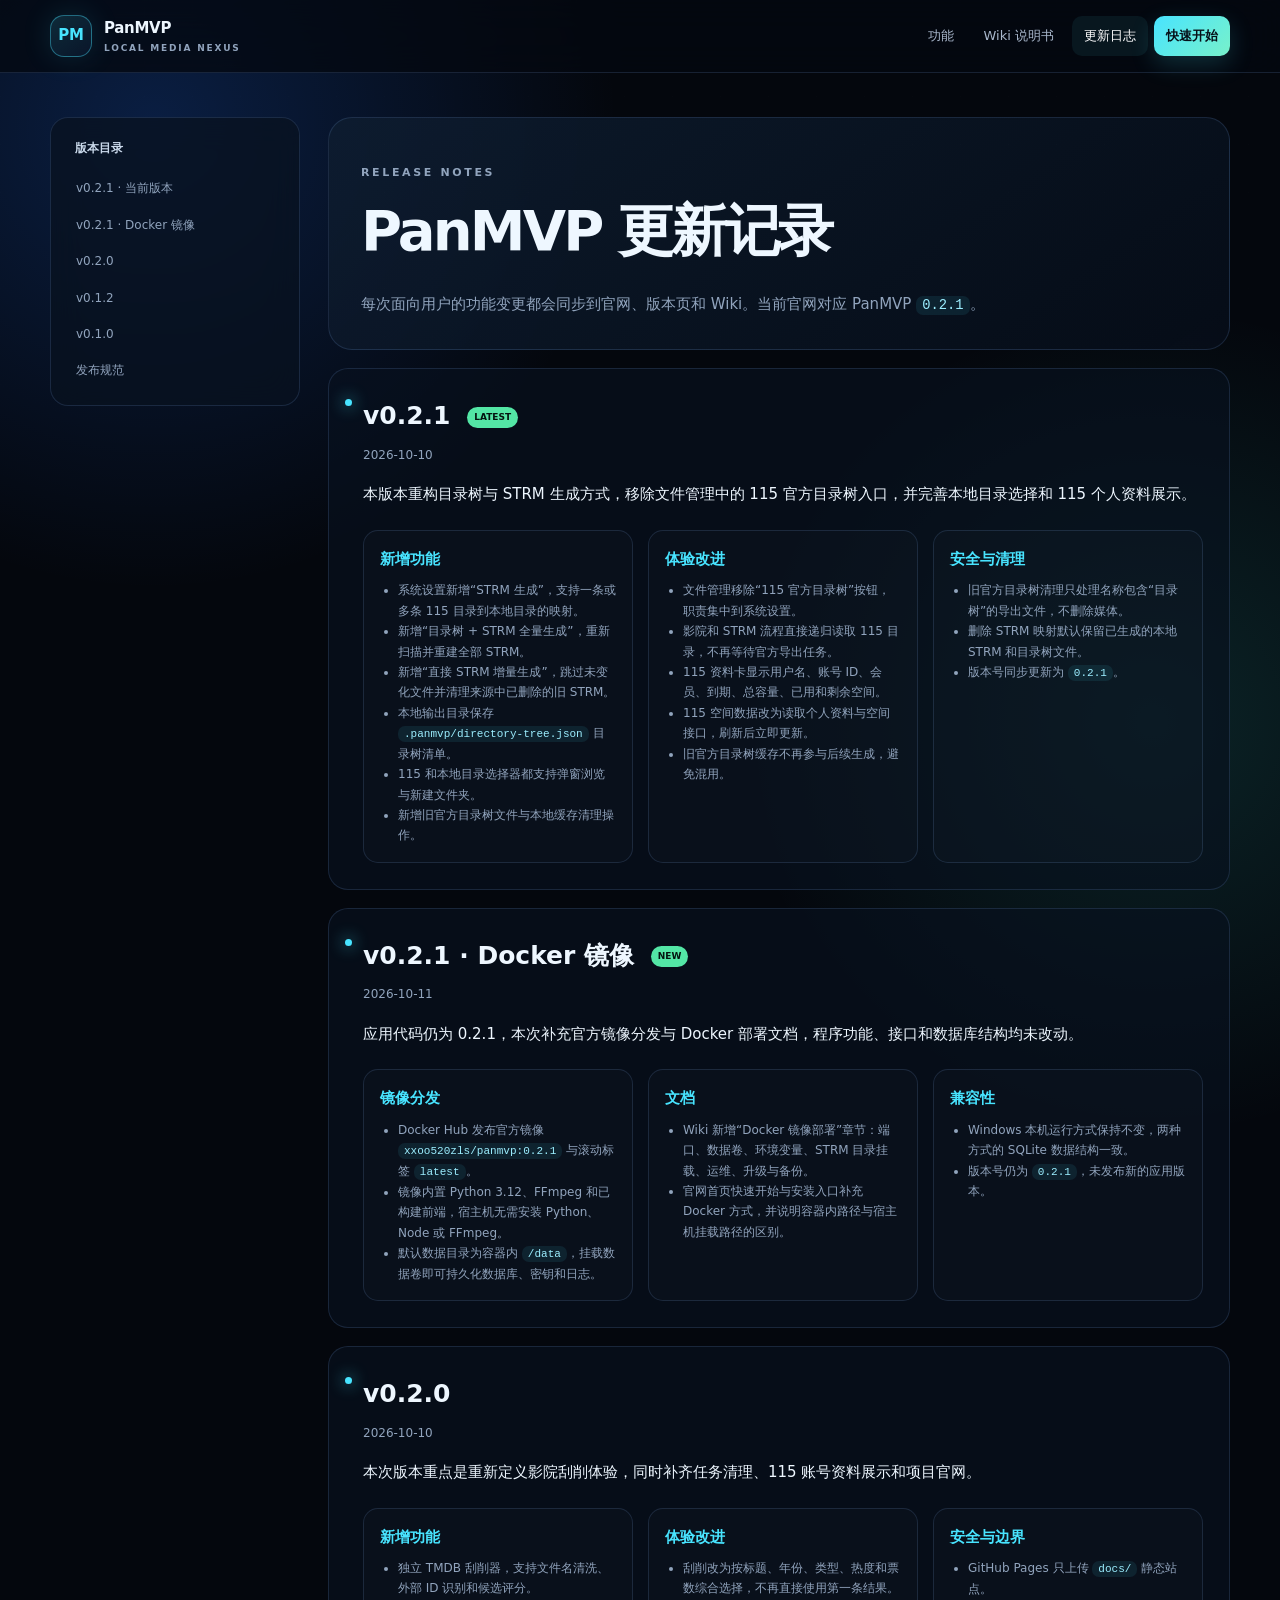
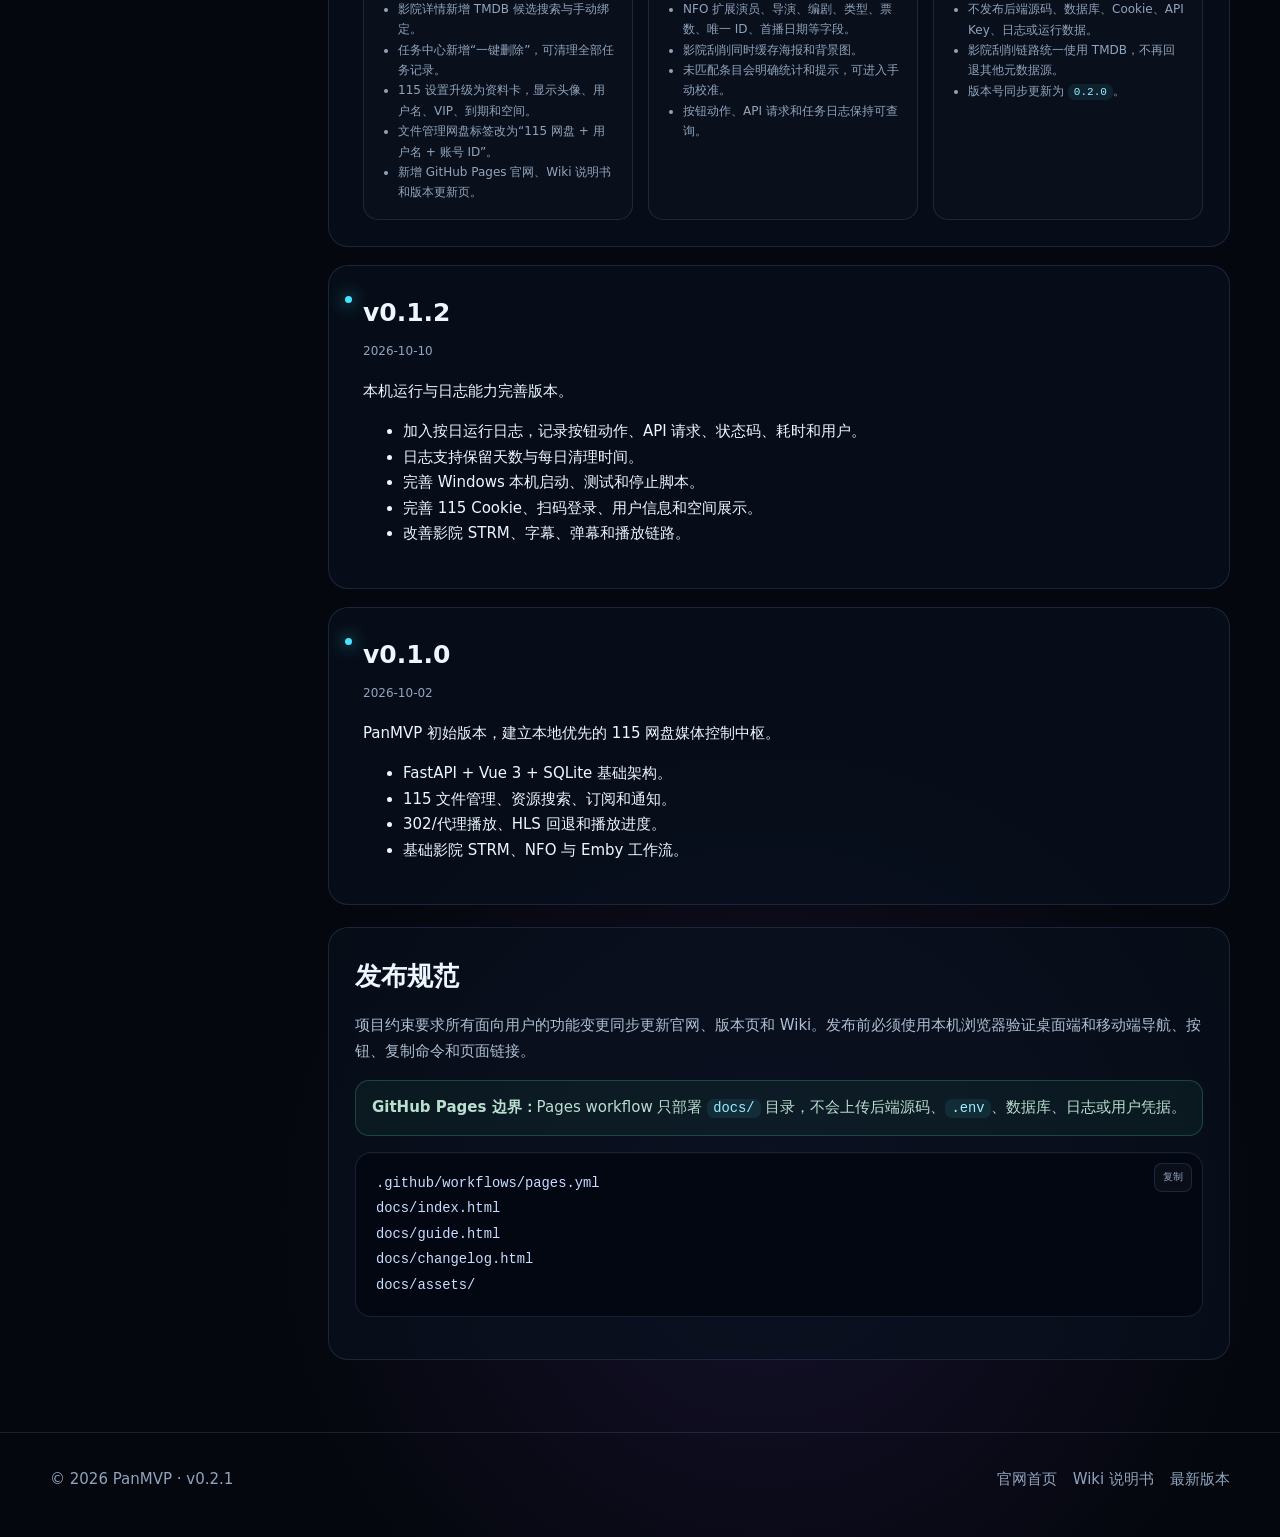
==== changelog.html @ 0989b49d "feat: 同步官网至 v0.2.1（含 Docker 镜像部署文档） - 首页、Wiki、版本页同步 v0.2.1 内容（目录树 STRM、115 资料卡） - Wiki 新增 Docker 镜像部" ====
<!doctype html>
<html lang="zh-CN">
<head>
  <meta charset="utf-8" />
  <meta name="viewport" content="width=device-width, initial-scale=1" />
  <meta name="theme-color" content="#04070d" />
  <meta name="description" content="PanMVP 版本更新记录，当前版本 0.2.1，包含本地目录树、全量/增量 STRM、115 个人资料与空间展示。" />
  <title>版本更新 · PanMVP</title>
  <link rel="icon" href="data:image/svg+xml,<svg xmlns=%22http://www.w3.org/2000/svg%22 viewBox=%220 0 64 64%22><rect width=%2264%22 height=%2264%22 rx=%2218%22 fill=%22%2307101c%22/><path d=%22M16 42V22h7l9 12 9-12h7v20h-7V32l-9 12-9-12v10z%22 fill=%22%2348e4ff%22/></svg>" />
  <link rel="stylesheet" href="./assets/styles.css" />
</head>
<body data-page="changelog">
  <header class="site-header">
    <div class="container header-inner">
      <a class="brand" href="./index.html"><span class="brand-mark">PM</span><span>PanMVP<small>LOCAL MEDIA NEXUS</small></span></a>
      <button class="nav-toggle" type="button" aria-label="打开导航" aria-expanded="false">☰</button>
      <nav class="site-nav" aria-label="主导航">
        <a href="./index.html#features">功能</a>
        <a href="./guide.html">Wiki 说明书</a>
        <a class="active" href="./changelog.html">更新日志</a>
        <a class="nav-cta" href="./guide.html#quickstart">快速开始</a>
      </nav>
    </div>
  </header>

  <main class="container doc-layout">
    <aside class="doc-sidebar">
      <strong>版本目录</strong>
      <a href="#v021">v0.2.1 · 当前版本</a>
      <a href="#v021-docker">v0.2.1 · Docker 镜像</a>
      <a href="#v020">v0.2.0</a>
      <a href="#v012">v0.1.2</a>
      <a href="#v010">v0.1.0</a>
      <a href="#release-policy">发布规范</a>
    </aside>

    <div class="doc-content">
      <section class="doc-hero">
        <p class="eyebrow">RELEASE NOTES</p>
        <h1>PanMVP 更新记录</h1>
        <p>每次面向用户的功能变更都会同步到官网、版本页和 Wiki。当前官网对应 PanMVP <code>0.2.1</code>。</p>
      </section>

      <section class="release" id="v021">
        <h2>v0.2.1 <span class="tag-new">LATEST</span></h2>
        <time datetime="2026-10-10">2026-10-10</time>
        <p>本版本重构目录树与 STRM 生成方式，移除文件管理中的 115 官方目录树入口，并完善本地目录选择和 115 个人资料展示。</p>
        <div class="release-grid">
          <div>
            <strong>新增功能</strong>
            <ul>
              <li>系统设置新增“STRM 生成”，支持一条或多条 115 目录到本地目录的映射。</li>
              <li>新增“目录树 + STRM 全量生成”，重新扫描并重建全部 STRM。</li>
              <li>新增“直接 STRM 增量生成”，跳过未变化文件并清理来源中已删除的旧 STRM。</li>
              <li>本地输出目录保存 <code>.panmvp/directory-tree.json</code> 目录树清单。</li>
              <li>115 和本地目录选择器都支持弹窗浏览与新建文件夹。</li>
              <li>新增旧官方目录树文件与本地缓存清理操作。</li>
            </ul>
          </div>
          <div>
            <strong>体验改进</strong>
            <ul>
              <li>文件管理移除“115 官方目录树”按钮，职责集中到系统设置。</li>
              <li>影院和 STRM 流程直接递归读取 115 目录，不再等待官方导出任务。</li>
              <li>115 资料卡显示用户名、账号 ID、会员、到期、总容量、已用和剩余空间。</li>
              <li>115 空间数据改为读取个人资料与空间接口，刷新后立即更新。</li>
              <li>旧官方目录树缓存不再参与后续生成，避免混用。</li>
            </ul>
          </div>
          <div>
            <strong>安全与清理</strong>
            <ul>
              <li>旧官方目录树清理只处理名称包含“目录树”的导出文件，不删除媒体。</li>
              <li>删除 STRM 映射默认保留已生成的本地 STRM 和目录树文件。</li>
              <li>版本号同步更新为 <code>0.2.1</code>。</li>
            </ul>
          </div>
        </div>
      </section>

      <section class="release" id="v021-docker">
        <h2>v0.2.1 · Docker 镜像 <span class="tag-new">NEW</span></h2>
        <time datetime="2026-10-11">2026-10-11</time>
        <p>应用代码仍为 0.2.1，本次补充官方镜像分发与 Docker 部署文档，程序功能、接口和数据库结构均未改动。</p>
        <div class="release-grid">
          <div>
            <strong>镜像分发</strong>
            <ul>
              <li>Docker Hub 发布官方镜像 <code>xxoo520zls/panmvp:0.2.1</code> 与滚动标签 <code>latest</code>。</li>
              <li>镜像内置 Python 3.12、FFmpeg 和已构建前端，宿主机无需安装 Python、Node 或 FFmpeg。</li>
              <li>默认数据目录为容器内 <code>/data</code>，挂载数据卷即可持久化数据库、密钥和日志。</li>
            </ul>
          </div>
          <div>
            <strong>文档</strong>
            <ul>
              <li>Wiki 新增“Docker 镜像部署”章节：端口、数据卷、环境变量、STRM 目录挂载、运维、升级与备份。</li>
              <li>官网首页快速开始与安装入口补充 Docker 方式，并说明容器内路径与宿主机挂载路径的区别。</li>
            </ul>
          </div>
          <div>
            <strong>兼容性</strong>
            <ul>
              <li>Windows 本机运行方式保持不变，两种方式的 SQLite 数据结构一致。</li>
              <li>版本号仍为 <code>0.2.1</code>，未发布新的应用版本。</li>
            </ul>
          </div>
        </div>
      </section>

      <section class="release" id="v020">
        <h2>v0.2.0</h2>
        <time datetime="2026-10-10">2026-10-10</time>
        <p>本次版本重点是重新定义影院刮削体验，同时补齐任务清理、115 账号资料展示和项目官网。</p>
        <div class="release-grid">
          <div>
            <strong>新增功能</strong>
            <ul>
              <li>独立 TMDB 刮削器，支持文件名清洗、外部 ID 识别和候选评分。</li>
              <li>影院详情新增 TMDB 候选搜索与手动绑定。</li>
              <li>任务中心新增“一键删除”，可清理全部任务记录。</li>
              <li>115 设置升级为资料卡，显示头像、用户名、VIP、到期和空间。</li>
              <li>文件管理网盘标签改为“115 网盘 + 用户名 + 账号 ID”。</li>
              <li>新增 GitHub Pages 官网、Wiki 说明书和版本更新页。</li>
            </ul>
          </div>
          <div>
            <strong>体验改进</strong>
            <ul>
              <li>刮削改为按标题、年份、类型、热度和票数综合选择，不再直接使用第一条结果。</li>
              <li>NFO 扩展演员、导演、编剧、类型、票数、唯一 ID、首播日期等字段。</li>
              <li>影院刮削同时缓存海报和背景图。</li>
              <li>未匹配条目会明确统计和提示，可进入手动校准。</li>
              <li>按钮动作、API 请求和任务日志保持可查询。</li>
            </ul>
          </div>
          <div>
            <strong>安全与边界</strong>
            <ul>
              <li>GitHub Pages 只上传 <code>docs/</code> 静态站点。</li>
              <li>不发布后端源码、数据库、Cookie、API Key、日志或运行数据。</li>
              <li>影院刮削链路统一使用 TMDB，不再回退其他元数据源。</li>
              <li>版本号同步更新为 <code>0.2.0</code>。</li>
            </ul>
          </div>
        </div>
      </section>

      <section class="release" id="v012">
        <h2>v0.1.2</h2>
        <time datetime="2026-10-10">2026-10-10</time>
        <p>本机运行与日志能力完善版本。</p>
        <ul>
          <li>加入按日运行日志，记录按钮动作、API 请求、状态码、耗时和用户。</li>
          <li>日志支持保留天数与每日清理时间。</li>
          <li>完善 Windows 本机启动、测试和停止脚本。</li>
          <li>完善 115 Cookie、扫码登录、用户信息和空间展示。</li>
          <li>改善影院 STRM、字幕、弹幕和播放链路。</li>
        </ul>
      </section>

      <section class="release" id="v010">
        <h2>v0.1.0</h2>
        <time datetime="2026-10-02">2026-10-02</time>
        <p>PanMVP 初始版本，建立本地优先的 115 网盘媒体控制中枢。</p>
        <ul>
          <li>FastAPI + Vue 3 + SQLite 基础架构。</li>
          <li>115 文件管理、资源搜索、订阅和通知。</li>
          <li>302/代理播放、HLS 回退和播放进度。</li>
          <li>基础影院 STRM、NFO 与 Emby 工作流。</li>
        </ul>
      </section>

      <section class="doc-section" id="release-policy">
        <h2>发布规范</h2>
        <p>项目约束要求所有面向用户的功能变更同步更新官网、版本页和 Wiki。发布前必须使用本机浏览器验证桌面端和移动端导航、按钮、复制命令和页面链接。</p>
        <div class="notice safe"><strong>GitHub Pages 边界：</strong>Pages workflow 只部署 <code>docs/</code> 目录，不会上传后端源码、<code>.env</code>、数据库、日志或用户凭据。</div>
        <pre><code>.github/workflows/pages.yml
docs/index.html
docs/guide.html
docs/changelog.html
docs/assets/</code></pre>
      </section>
    </div>
  </main>

  <footer class="site-footer">
    <div class="container footer-inner">
      <div>© <span data-year></span> PanMVP · v0.2.1</div>
      <div class="footer-links"><a href="./index.html">官网首页</a><a href="./guide.html">Wiki 说明书</a><a href="#v021">最新版本</a></div>
    </div>
  </footer>
  <script src="./assets/site.js" defer></script>
</body>
</html>
---- assets/styles.css ----
:root {
  color-scheme: dark;
  --bg: #04070d;
  --bg-soft: #07101c;
  --panel: rgba(11, 22, 38, .78);
  --panel-strong: rgba(11, 24, 42, .94);
  --line: rgba(137, 180, 255, .15);
  --line-strong: rgba(72, 220, 255, .42);
  --text: #eef7ff;
  --muted: #91a4bd;
  --cyan: #48e4ff;
  --blue: #4f8dff;
  --green: #53e6a5;
  --violet: #a77bff;
  --orange: #ffbb63;
  --red: #ff6f8d;
  --shadow: 0 28px 80px rgba(0, 0, 0, .42);
  --radius: 22px;
  --max: 1180px;
}
* { box-sizing: border-box; }
html { scroll-behavior: smooth; }
body {
  margin: 0;
  min-height: 100vh;
  overflow-x: hidden;
  background:
    radial-gradient(circle at 12% 4%, rgba(31, 112, 255, .22), transparent 29rem),
    radial-gradient(circle at 90% 23%, rgba(58, 231, 213, .13), transparent 26rem),
    radial-gradient(circle at 60% 90%, rgba(144, 83, 255, .12), transparent 32rem),
    var(--bg);
  color: var(--text);
  font: 15px/1.7 Inter, "PingFang SC", "Microsoft YaHei", system-ui, -apple-system, sans-serif;
}
body::before {
  content: "";
  position: fixed;
  inset: 0;
  pointer-events: none;
  opacity: .34;
  background-image:
    linear-gradient(rgba(255,255,255,.022) 1px, transparent 1px),
    linear-gradient(90deg, rgba(255,255,255,.022) 1px, transparent 1px);
  background-size: 48px 48px;
  mask-image: linear-gradient(to bottom, black, transparent 86%);
}
a { color: inherit; text-decoration: none; }
button, input { font: inherit; }
button { color: inherit; }
img, svg { max-width: 100%; }
code, pre { font-family: "Cascadia Code", "SFMono-Regular", Consolas, monospace; }
pre {
  position: relative;
  margin: 16px 0;
  padding: 18px 20px;
  overflow: auto;
  border: 1px solid var(--line);
  border-radius: 16px;
  background: #030711;
  color: #c9ddff;
  box-shadow: inset 0 1px 0 rgba(255,255,255,.025);
}
code {
  padding: 2px 6px;
  border-radius: 7px;
  background: rgba(72, 228, 255, .085);
  color: #9ceeff;
  font-size: .92em;
}
pre code { padding: 0; background: transparent; color: inherit; }
.container { width: min(calc(100% - 40px), var(--max)); margin: 0 auto; }
.site-header {
  position: sticky;
  top: 0;
  z-index: 50;
  border-bottom: 1px solid var(--line);
  background: rgba(4, 8, 16, .76);
  backdrop-filter: blur(22px);
}
.header-inner { min-height: 72px; display: flex; align-items: center; gap: 24px; }
.brand { display: flex; align-items: center; gap: 12px; font-weight: 900; letter-spacing: -.02em; }
.brand-mark {
  width: 42px;
  height: 42px;
  display: grid;
  place-items: center;
  border: 1px solid rgba(72,228,255,.4);
  border-radius: 14px;
  color: var(--cyan);
  background: linear-gradient(145deg, rgba(72,228,255,.15), rgba(79,141,255,.08));
  box-shadow: 0 0 30px rgba(72,228,255,.13);
}
.brand small { display: block; color: var(--muted); font-size: 9px; letter-spacing: .2em; font-weight: 700; }
.site-nav { margin-left: auto; display: flex; align-items: center; gap: 6px; }
.site-nav a {
  padding: 9px 12px;
  border-radius: 10px;
  color: #a9b8cd;
  font-size: 13px;
  transition: .2s ease;
}
.site-nav a:hover, .site-nav a.active { color: white; background: rgba(72,228,255,.07); }
.site-nav .nav-cta {
  color: #061018;
  background: linear-gradient(135deg, var(--cyan), #78f1ca);
  font-weight: 800;
  box-shadow: 0 8px 24px rgba(72,228,255,.18);
}
.nav-toggle {
  display: none;
  margin-left: auto;
  width: 42px;
  height: 42px;
  border: 1px solid var(--line);
  border-radius: 12px;
  background: rgba(255,255,255,.025);
}
.hero { position: relative; padding: 92px 0 70px; }
.hero-grid { display: grid; grid-template-columns: minmax(0, 1.03fr) minmax(360px, .97fr); gap: 54px; align-items: center; }
.eyebrow { margin: 0 0 14px; color: var(--cyan); font-size: 11px; font-weight: 900; letter-spacing: .24em; text-transform: uppercase; }
.hero h1 { margin: 0; max-width: 760px; font-size: clamp(42px, 6.4vw, 78px); line-height: 1.02; letter-spacing: -.06em; }
.hero h1 span { color: transparent; background: linear-gradient(100deg, var(--cyan), #85f0cd 48%, #9d88ff); background-clip: text; -webkit-background-clip: text; }
.hero-copy { max-width: 690px; margin: 24px 0 0; color: #a8b8cf; font-size: 18px; line-height: 1.75; }
.hero-actions { display: flex; gap: 12px; flex-wrap: wrap; margin-top: 32px; }
.button {
  display: inline-flex;
  align-items: center;
  justify-content: center;
  gap: 8px;
  min-height: 48px;
  padding: 0 18px;
  border: 1px solid var(--line);
  border-radius: 13px;
  background: rgba(255,255,255,.026);
  cursor: pointer;
  font-weight: 760;
  transition: .22s ease;
}
.button:hover { transform: translateY(-2px); border-color: var(--line-strong); }
.button.primary { color: #051018; background: linear-gradient(135deg, var(--cyan), #78f1ca); border-color: transparent; box-shadow: 0 14px 36px rgba(72,228,255,.18); }
.hero-badges { display: flex; gap: 9px; flex-wrap: wrap; margin-top: 28px; }
.pill { padding: 6px 10px; border: 1px solid var(--line); border-radius: 999px; color: #9fb3cd; background: rgba(255,255,255,.02); font-size: 11px; }
.hero-visual { position: relative; }
.hero-visual::before { content: ""; position: absolute; inset: -20%; background: radial-gradient(circle, rgba(72,228,255,.16), transparent 62%); filter: blur(18px); }
.app-window {
  position: relative;
  overflow: hidden;
  border: 1px solid rgba(123,178,255,.19);
  border-radius: 24px;
  background: linear-gradient(155deg, rgba(15,29,49,.94), rgba(6,12,23,.94));
  box-shadow: var(--shadow);
  transform: perspective(1300px) rotateY(-4deg) rotateX(2deg);
}
.window-bar { display: flex; align-items: center; gap: 7px; height: 46px; padding: 0 15px; border-bottom: 1px solid var(--line); }
.window-dot { width: 9px; height: 9px; border-radius: 50%; background: #ff6d82; }
.window-dot:nth-child(2) { background: #ffca65; }
.window-dot:nth-child(3) { background: #51df9b; }
.window-title { margin-left: 9px; color: var(--muted); font-size: 10px; letter-spacing: .08em; }
.app-layout { display: grid; grid-template-columns: 130px 1fr; min-height: 392px; }
.mock-nav { padding: 18px 12px; border-right: 1px solid var(--line); background: rgba(2,7,14,.42); }
.mock-logo { width: 34px; height: 34px; display: grid; place-items: center; margin-bottom: 20px; border: 1px solid rgba(72,228,255,.35); border-radius: 11px; color: var(--cyan); font-size: 11px; font-weight: 900; }
.mock-link { height: 32px; display: flex; align-items: center; gap: 8px; padding: 0 9px; border-radius: 9px; color: #8395ad; font-size: 10px; }
.mock-link.active { color: white; background: linear-gradient(90deg, rgba(72,228,255,.13), transparent); border-left: 2px solid var(--cyan); }
.mock-main { padding: 20px; }
.mock-head { display: flex; justify-content: space-between; align-items: start; gap: 12px; }
.mock-head h3 { margin: 0; font-size: 16px; }
.mock-head p { margin: 5px 0 0; color: var(--muted); font-size: 9px; }
.mock-button { padding: 7px 10px; border-radius: 8px; color: #061018; background: var(--cyan); font-size: 9px; font-weight: 800; }
.mock-metrics { display: grid; grid-template-columns: repeat(3, 1fr); gap: 9px; margin-top: 18px; }
.mock-metric { padding: 12px; border: 1px solid var(--line); border-radius: 13px; background: rgba(255,255,255,.018); }
.mock-metric small { display: block; color: var(--muted); font-size: 8px; }
.mock-metric strong { display: block; margin-top: 5px; color: var(--cyan); font-size: 18px; }
.mock-cards { display: grid; grid-template-columns: repeat(3, 1fr); gap: 10px; margin-top: 12px; }
.mock-card { overflow: hidden; border: 1px solid var(--line); border-radius: 13px; background: rgba(255,255,255,.018); }
.mock-poster { height: 112px; background: linear-gradient(145deg, rgba(72,228,255,.28), rgba(167,123,255,.28)), radial-gradient(circle at 40% 30%, rgba(255,255,255,.2), transparent 28%); }
.mock-card:nth-child(2) .mock-poster { background: linear-gradient(145deg, rgba(255,187,99,.26), rgba(255,111,141,.18)), radial-gradient(circle at 58% 34%, rgba(255,255,255,.2), transparent 30%); }
.mock-card:nth-child(3) .mock-poster { background: linear-gradient(145deg, rgba(83,230,165,.25), rgba(79,141,255,.22)), radial-gradient(circle at 40% 34%, rgba(255,255,255,.2), transparent 30%); }
.mock-card div { padding: 9px; }
.mock-card strong { display: block; font-size: 9px; white-space: nowrap; overflow: hidden; text-overflow: ellipsis; }
.mock-card span { display: block; margin-top: 3px; color: var(--muted); font-size: 8px; }
.section { padding: 72px 0; }
.section-head { max-width: 760px; margin-bottom: 34px; }
.section-head h2 { margin: 0; font-size: clamp(30px, 4vw, 46px); letter-spacing: -.045em; }
.section-head p { margin: 14px 0 0; color: var(--muted); font-size: 16px; }
.feature-grid { display: grid; grid-template-columns: repeat(3, minmax(0, 1fr)); gap: 15px; }
.feature-card {
  position: relative;
  min-height: 220px;
  padding: 22px;
  overflow: hidden;
  border: 1px solid var(--line);
  border-radius: var(--radius);
  background: linear-gradient(145deg, rgba(13,25,43,.82), rgba(7,14,26,.78));
  box-shadow: inset 0 1px 0 rgba(255,255,255,.025);
  transition: .25s ease;
}
.feature-card:hover { transform: translateY(-4px); border-color: rgba(72,228,255,.3); box-shadow: 0 22px 60px rgba(0,0,0,.28); }
.feature-card::after { content: ""; position: absolute; width: 150px; height: 150px; right: -65px; bottom: -75px; border-radius: 50%; background: rgba(72,228,255,.08); filter: blur(18px); }
.feature-icon { width: 44px; height: 44px; display: grid; place-items: center; border: 1px solid rgba(72,228,255,.24); border-radius: 13px; color: var(--cyan); background: rgba(72,228,255,.07); font-size: 19px; }
.feature-card h3 { margin: 20px 0 8px; font-size: 18px; }
.feature-card p { margin: 0; color: var(--muted); font-size: 13px; }
.feature-card .tag { display: inline-block; margin-top: 18px; color: var(--green); font-size: 10px; font-weight: 800; letter-spacing: .08em; }
.split { display: grid; grid-template-columns: .95fr 1.05fr; gap: 20px; align-items: stretch; }
.spotlight { padding: 30px; border: 1px solid var(--line); border-radius: var(--radius); background: linear-gradient(145deg, rgba(16,33,54,.86), rgba(7,14,26,.78)); }
.spotlight h3 { margin: 0 0 12px; font-size: 28px; }
.spotlight p { color: var(--muted); }
.check-list { display: grid; gap: 12px; padding: 0; margin: 24px 0 0; list-style: none; }
.check-list li { display: flex; gap: 10px; color: #c2d1e3; }
.check-list li::before { content: "✓"; flex: none; width: 22px; height: 22px; display: grid; place-items: center; border-radius: 7px; color: var(--green); background: rgba(83,230,165,.08); font-weight: 900; }
.flow { display: grid; grid-template-columns: repeat(4, 1fr); gap: 12px; }
.flow-step { min-height: 160px; padding: 20px; border: 1px solid var(--line); border-radius: 18px; background: rgba(255,255,255,.018); }
.flow-step b { color: var(--cyan); font-size: 11px; letter-spacing: .12em; }
.flow-step h3 { margin: 18px 0 7px; font-size: 17px; }
.flow-step p { margin: 0; color: var(--muted); font-size: 12px; }
.quote {
  padding: 26px 28px;
  border: 1px solid rgba(83,230,165,.2);
  border-radius: var(--radius);
  background: linear-gradient(135deg, rgba(83,230,165,.08), rgba(72,228,255,.04));
}
.quote strong { color: var(--green); }
.quote p { margin: 8px 0 0; color: #b8c9dc; }
.cta-band { position: relative; overflow: hidden; padding: 42px; border: 1px solid rgba(72,228,255,.22); border-radius: 28px; background: linear-gradient(135deg, rgba(72,228,255,.11), rgba(167,123,255,.08), rgba(7,14,26,.88)); }
.cta-band::after { content: ""; position: absolute; width: 300px; height: 300px; right: -80px; top: -130px; border-radius: 50%; background: rgba(72,228,255,.12); filter: blur(20px); }
.cta-band h2 { position: relative; margin: 0; font-size: clamp(28px, 4vw, 46px); letter-spacing: -.04em; }
.cta-band p { position: relative; max-width: 720px; color: var(--muted); }
.cta-band .hero-actions { position: relative; }
.site-footer { padding: 34px 0 44px; border-top: 1px solid var(--line); color: var(--muted); }
.footer-inner { display: flex; align-items: center; justify-content: space-between; gap: 20px; flex-wrap: wrap; }
.footer-links { display: flex; gap: 16px; flex-wrap: wrap; }
.footer-links a:hover { color: var(--cyan); }
.doc-layout { display: grid; grid-template-columns: 250px minmax(0, 1fr); gap: 28px; padding: 44px 0 72px; }
.doc-sidebar { position: sticky; top: 96px; align-self: start; padding: 16px; border: 1px solid var(--line); border-radius: 18px; background: rgba(9,18,31,.74); backdrop-filter: blur(16px); }
.doc-sidebar strong { display: block; margin: 4px 8px 12px; font-size: 12px; color: #c9d8ea; }
.doc-sidebar a { display: block; padding: 8px 9px; border-radius: 9px; color: var(--muted); font-size: 12px; }
.doc-sidebar a:hover { color: white; background: rgba(72,228,255,.07); }
.doc-content { min-width: 0; }
.doc-hero { padding: 32px; border: 1px solid var(--line); border-radius: 24px; background: linear-gradient(145deg, rgba(14,29,48,.84), rgba(7,14,26,.8)); }
.doc-hero h1 { margin: 0; font-size: clamp(34px, 5vw, 56px); letter-spacing: -.05em; }
.doc-hero p { max-width: 760px; margin: 14px 0 0; color: var(--muted); }
.doc-section { scroll-margin-top: 100px; margin-top: 22px; padding: 26px; border: 1px solid var(--line); border-radius: 20px; background: rgba(9,18,31,.63); }
.doc-section h2 { margin: 0 0 14px; font-size: 26px; }
.doc-section h3 { margin: 26px 0 8px; font-size: 18px; }
.doc-section p, .doc-section li { color: #aebfd2; }
.doc-section ul, .doc-section ol { padding-left: 20px; }
.notice { margin: 16px 0; padding: 14px 16px; border: 1px solid rgba(255,187,99,.22); border-radius: 14px; background: rgba(255,187,99,.055); color: #d9c49f; }
.notice.safe { border-color: rgba(83,230,165,.22); background: rgba(83,230,165,.055); color: #b9dfd0; }
.table-wrap { overflow: auto; margin: 16px 0; border: 1px solid var(--line); border-radius: 16px; }
table { width: 100%; border-collapse: collapse; min-width: 620px; }
th, td { padding: 13px 14px; border-bottom: 1px solid var(--line); text-align: left; vertical-align: top; }
th { color: #d9e7f7; background: rgba(255,255,255,.025); font-size: 12px; }
td { color: #aebfd2; font-size: 13px; }
tr:last-child td { border-bottom: 0; }
.copy-button { position: absolute; top: 10px; right: 10px; padding: 5px 8px; border: 1px solid var(--line); border-radius: 8px; color: var(--muted); background: rgba(255,255,255,.03); cursor: pointer; font-size: 10px; }
.copy-button:hover { color: var(--cyan); border-color: var(--line-strong); }
.release { position: relative; margin: 18px 0; padding: 26px 26px 26px 34px; border: 1px solid var(--line); border-radius: 20px; background: rgba(9,18,31,.65); }
.release::before { content: ""; position: absolute; left: 16px; top: 30px; width: 7px; height: 7px; border-radius: 50%; background: var(--cyan); box-shadow: 0 0 16px var(--cyan); }
.release h2 { margin: 0 0 4px; font-size: 25px; }
.release time { color: var(--muted); font-size: 12px; }
.release-grid { display: grid; grid-template-columns: repeat(3, 1fr); gap: 15px; margin-top: 22px; }
.release-grid div { padding: 16px; border: 1px solid var(--line); border-radius: 15px; background: rgba(255,255,255,.017); }
.release-grid strong { display: block; margin-bottom: 8px; color: var(--cyan); }
.release-grid ul { margin: 0; padding-left: 18px; color: var(--muted); font-size: 12px; }
.tag-new { display: inline-block; margin-left: 8px; padding: 3px 7px; border-radius: 999px; color: #04140f; background: var(--green); font-size: 9px; font-weight: 900; vertical-align: middle; }
.anchor-nav { display: none; }
@media (max-width: 980px) {
  .hero-grid, .split, .doc-layout { grid-template-columns: 1fr; }
  .hero { padding-top: 64px; }
  .hero-visual { max-width: 720px; }
  .app-window { transform: none; }
  .feature-grid { grid-template-columns: repeat(2, minmax(0, 1fr)); }
  .flow { grid-template-columns: repeat(2, 1fr); }
  .release-grid { grid-template-columns: 1fr; }
  .doc-sidebar { position: static; display: grid; grid-template-columns: repeat(2, 1fr); }
}
@media (max-width: 700px) {
  .container { width: min(calc(100% - 26px), var(--max)); }
  .header-inner { min-height: 64px; }
  .nav-toggle { display: block; }
  .site-nav { position: absolute; top: 64px; left: 13px; right: 13px; display: none; margin: 0; padding: 12px; border: 1px solid var(--line); border-radius: 16px; background: rgba(5,10,19,.97); box-shadow: var(--shadow); }
  .site-nav.open { display: grid; }
  .site-nav a { padding: 11px 12px; }
  .hero { padding: 52px 0 40px; }
  .hero h1 { font-size: 43px; }
  .hero-copy { font-size: 15px; }
  .app-layout { grid-template-columns: 82px 1fr; min-height: 330px; }
  .mock-nav { padding: 13px 7px; }
  .mock-link { padding: 0 6px; font-size: 8px; }
  .mock-main { padding: 14px; }
  .mock-cards { grid-template-columns: repeat(2, 1fr); }
  .mock-card:nth-child(3) { display: none; }
  .feature-grid, .flow { grid-template-columns: 1fr; }
  .feature-card { min-height: 0; }
  .section { padding: 52px 0; }
  .cta-band { padding: 28px 22px; }
  .doc-hero, .doc-section, .release { padding: 22px; }
  .doc-sidebar { grid-template-columns: 1fr; }
}
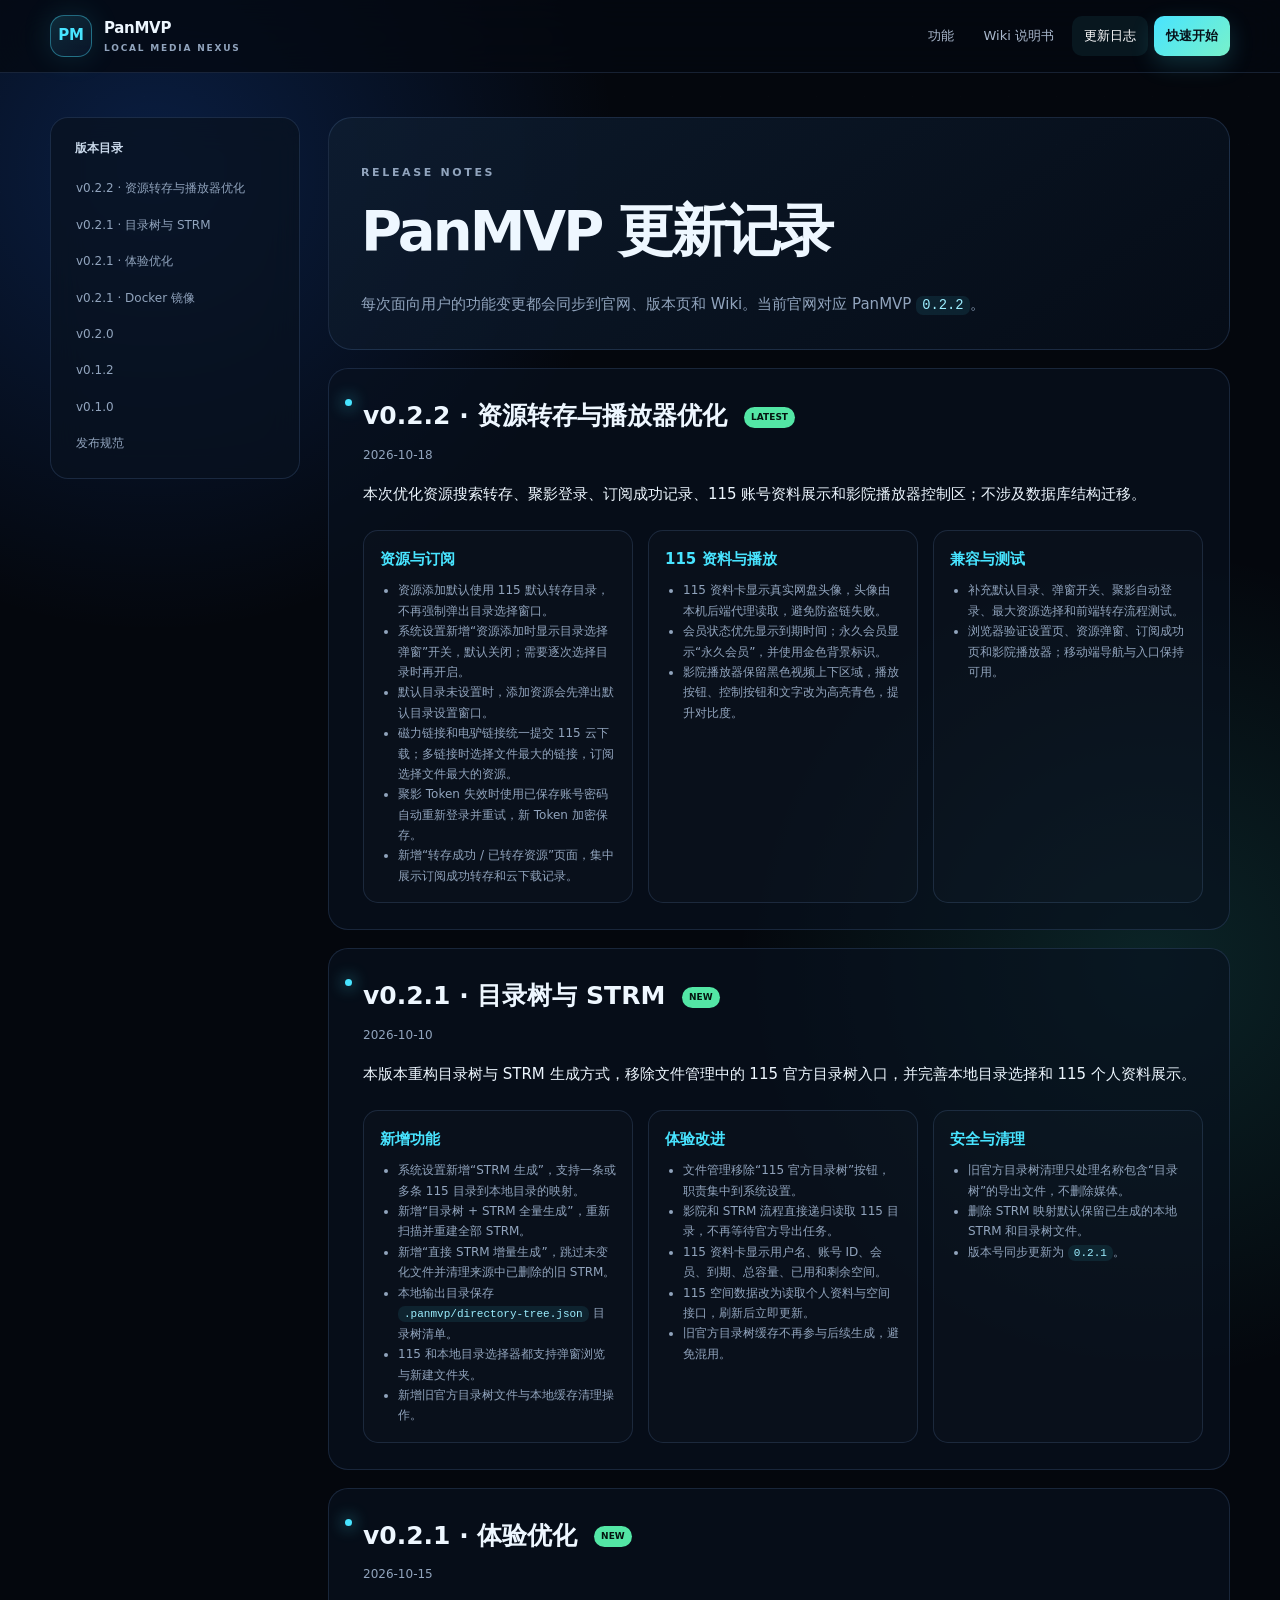
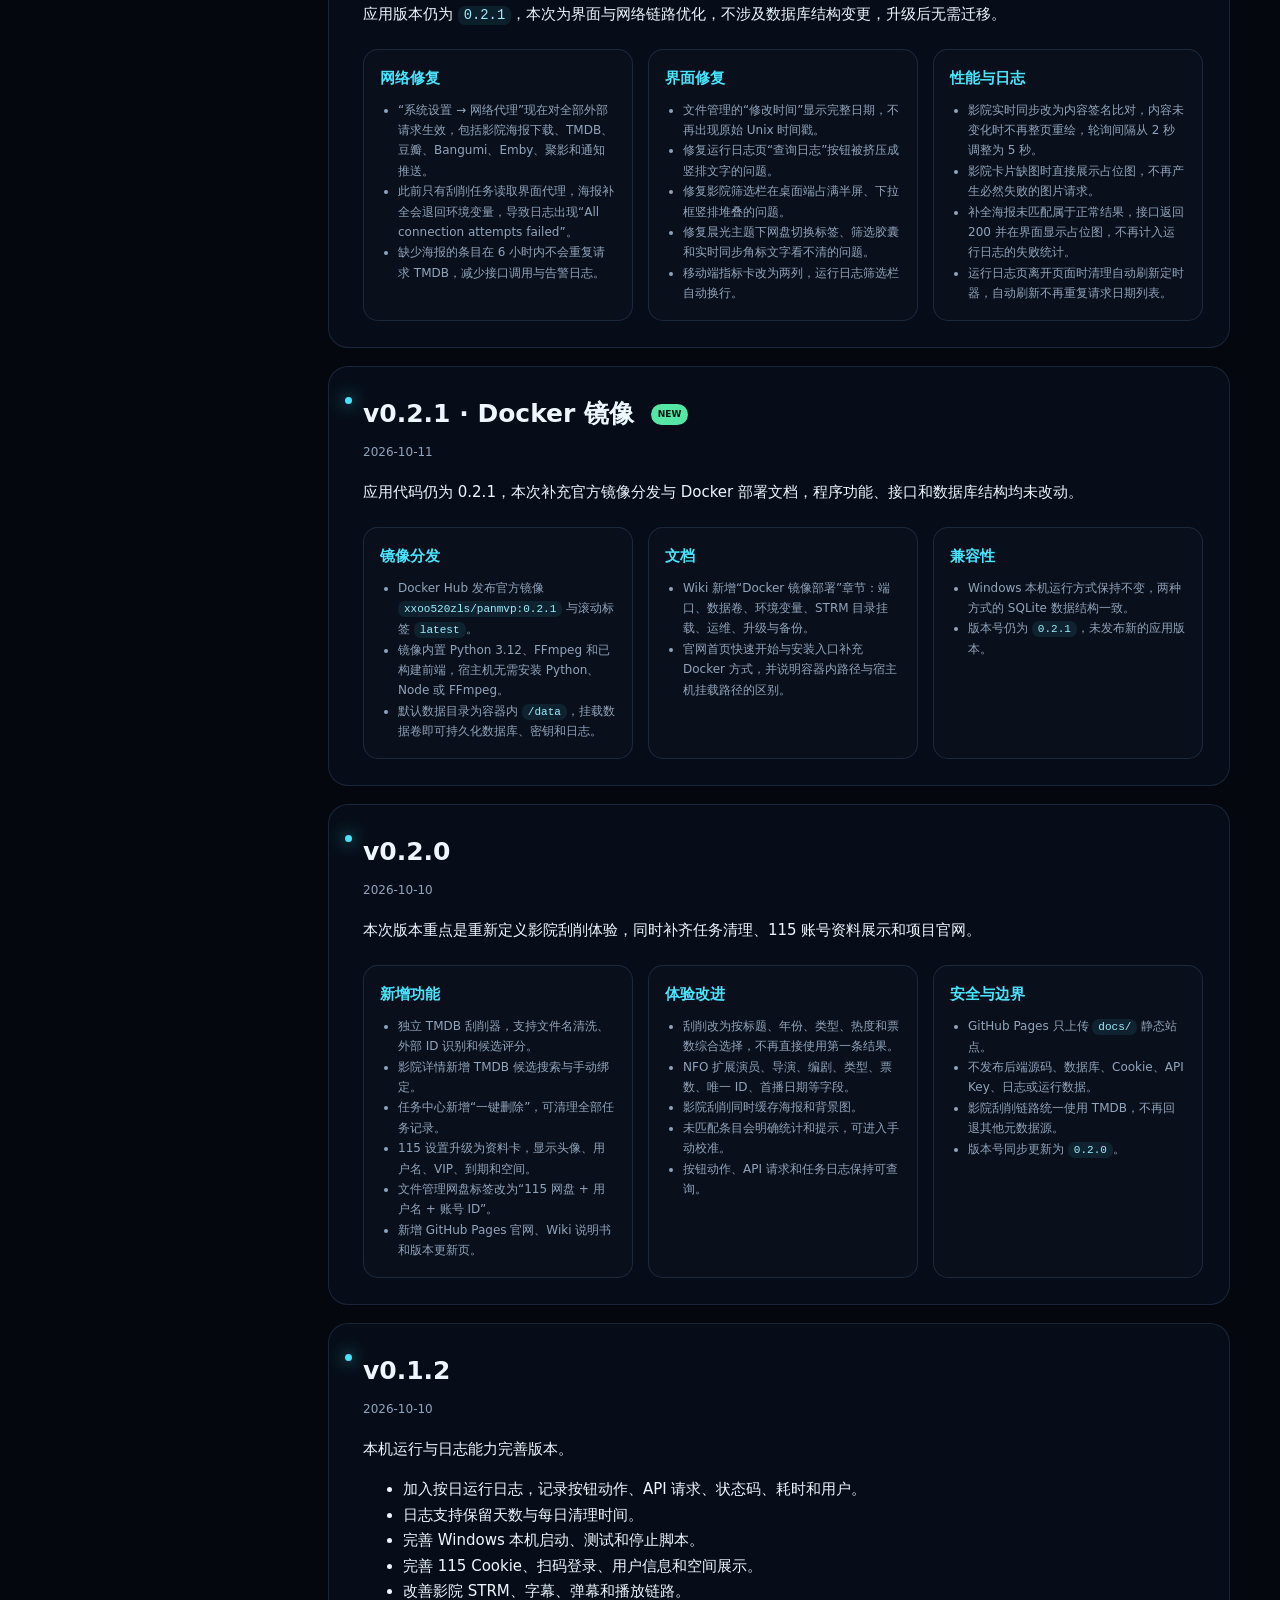
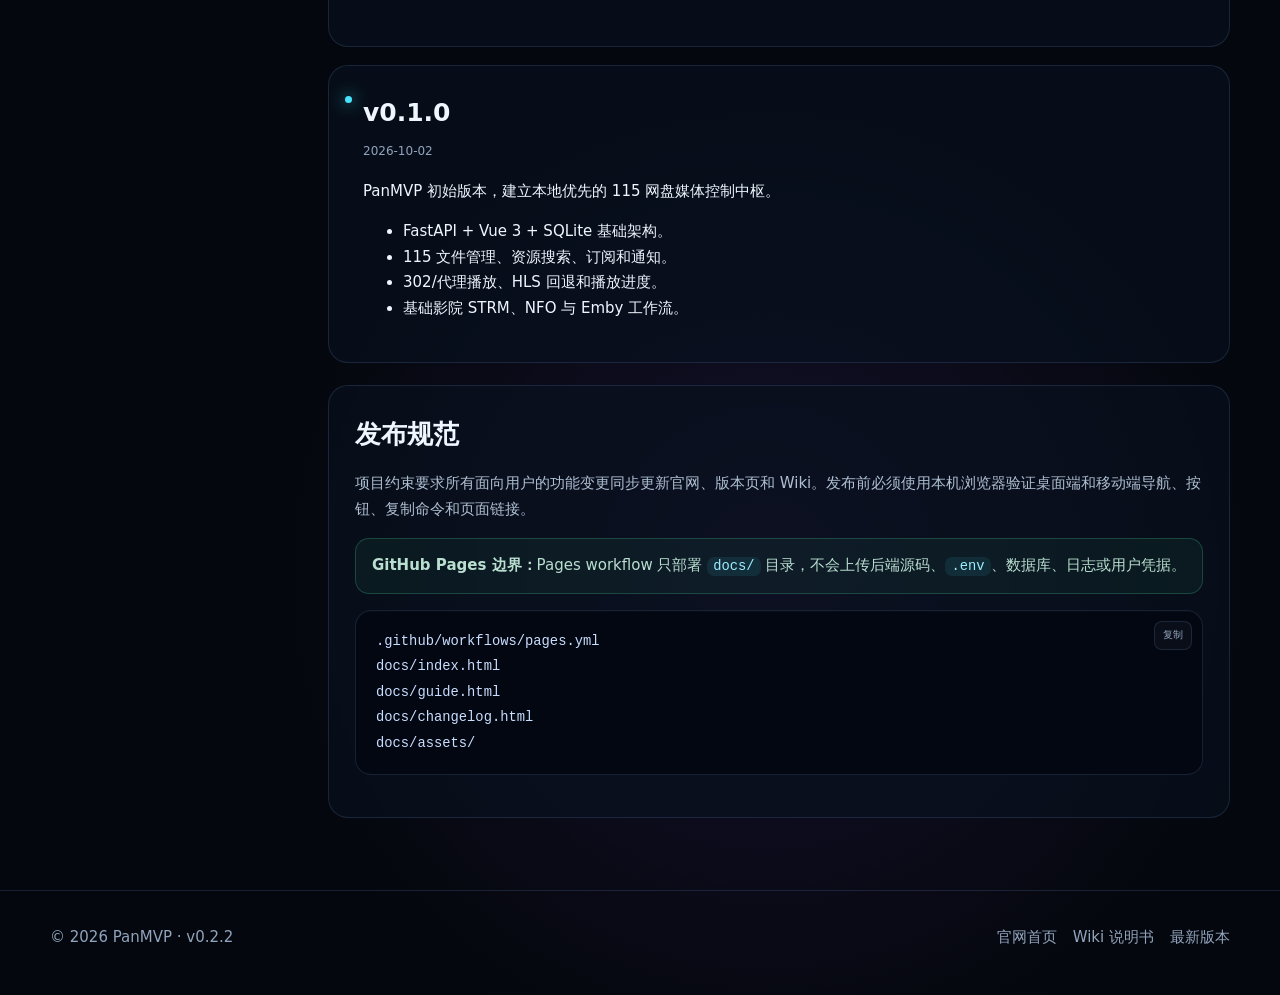
==== commit 1c68e78b: "docs: 同步官网内容 v0.2.2" ====
--- a/changelog.html
+++ b/changelog.html
@@ -4,7 +4,7 @@
   <meta charset="utf-8" />
   <meta name="viewport" content="width=device-width, initial-scale=1" />
   <meta name="theme-color" content="#04070d" />
-  <meta name="description" content="PanMVP 版本更新记录，当前版本 0.2.1，包含本地目录树、全量/增量 STRM、115 个人资料与空间展示。" />
+  <meta name="description" content="PanMVP 版本更新记录，当前版本 0.2.2，包含默认目录自动转存、聚影自动登录、订阅成功记录、115 永久会员展示和播放器高对比控制区。" />
   <title>版本更新 · PanMVP</title>
   <link rel="icon" href="data:image/svg+xml,<svg xmlns=%22http://www.w3.org/2000/svg%22 viewBox=%220 0 64 64%22><rect width=%2264%22 height=%2264%22 rx=%2218%22 fill=%22%2307101c%22/><path d=%22M16 42V22h7l9 12 9-12h7v20h-7V32l-9 12-9-12v10z%22 fill=%22%2348e4ff%22/></svg>" />
   <link rel="stylesheet" href="./assets/styles.css" />
@@ -26,7 +26,9 @@
   <main class="container doc-layout">
     <aside class="doc-sidebar">
       <strong>版本目录</strong>
-      <a href="#v021">v0.2.1 · 当前版本</a>
+      <a href="#v022-resource">v0.2.2 · 资源转存与播放器优化</a>
+      <a href="#v021">v0.2.1 · 目录树与 STRM</a>
+      <a href="#v021-polish">v0.2.1 · 体验优化</a>
       <a href="#v021-docker">v0.2.1 · Docker 镜像</a>
       <a href="#v020">v0.2.0</a>
       <a href="#v012">v0.1.2</a>
@@ -38,11 +40,45 @@
       <section class="doc-hero">
         <p class="eyebrow">RELEASE NOTES</p>
         <h1>PanMVP 更新记录</h1>
-        <p>每次面向用户的功能变更都会同步到官网、版本页和 Wiki。当前官网对应 PanMVP <code>0.2.1</code>。</p>
+        <p>每次面向用户的功能变更都会同步到官网、版本页和 Wiki。当前官网对应 PanMVP <code>0.2.2</code>。</p>
+      </section>
+
+      <section class="release" id="v022-resource">
+        <h2>v0.2.2 · 资源转存与播放器优化 <span class="tag-new">LATEST</span></h2>
+        <time datetime="2026-10-18">2026-10-18</time>
+        <p>本次优化资源搜索转存、聚影登录、订阅成功记录、115 账号资料展示和影院播放器控制区；不涉及数据库结构迁移。</p>
+        <div class="release-grid">
+          <div>
+            <strong>资源与订阅</strong>
+            <ul>
+              <li>资源添加默认使用 115 默认转存目录，不再强制弹出目录选择窗口。</li>
+              <li>系统设置新增“资源添加时显示目录选择弹窗”开关，默认关闭；需要逐次选择目录时再开启。</li>
+              <li>默认目录未设置时，添加资源会先弹出默认目录设置窗口。</li>
+              <li>磁力链接和电驴链接统一提交 115 云下载；多链接时选择文件最大的链接，订阅选择文件最大的资源。</li>
+              <li>聚影 Token 失效时使用已保存账号密码自动重新登录并重试，新 Token 加密保存。</li>
+              <li>新增“转存成功 / 已转存资源”页面，集中展示订阅成功转存和云下载记录。</li>
+            </ul>
+          </div>
+          <div>
+            <strong>115 资料与播放</strong>
+            <ul>
+              <li>115 资料卡显示真实网盘头像，头像由本机后端代理读取，避免防盗链失败。</li>
+              <li>会员状态优先显示到期时间；永久会员显示“永久会员”，并使用金色背景标识。</li>
+              <li>影院播放器保留黑色视频上下区域，播放按钮、控制按钮和文字改为高亮青色，提升对比度。</li>
+            </ul>
+          </div>
+          <div>
+            <strong>兼容与测试</strong>
+            <ul>
+              <li>补充默认目录、弹窗开关、聚影自动登录、最大资源选择和前端转存流程测试。</li>
+              <li>浏览器验证设置页、资源弹窗、订阅成功页和影院播放器；移动端导航与入口保持可用。</li>
+            </ul>
+          </div>
+        </div>
       </section>
 
       <section class="release" id="v021">
-        <h2>v0.2.1 <span class="tag-new">LATEST</span></h2>
+        <h2>v0.2.1 · 目录树与 STRM <span class="tag-new">NEW</span></h2>
         <time datetime="2026-10-10">2026-10-10</time>
         <p>本版本重构目录树与 STRM 生成方式，移除文件管理中的 115 官方目录树入口，并完善本地目录选择和 115 个人资料展示。</p>
         <div class="release-grid">
@@ -73,6 +109,41 @@
               <li>旧官方目录树清理只处理名称包含“目录树”的导出文件，不删除媒体。</li>
               <li>删除 STRM 映射默认保留已生成的本地 STRM 和目录树文件。</li>
               <li>版本号同步更新为 <code>0.2.1</code>。</li>
+            </ul>
+          </div>
+        </div>
+      </section>
+
+      <section class="release" id="v021-polish">
+        <h2>v0.2.1 · 体验优化 <span class="tag-new">NEW</span></h2>
+        <time datetime="2026-10-15">2026-10-15</time>
+        <p>应用版本仍为 <code>0.2.1</code>，本次为界面与网络链路优化，不涉及数据库结构变更，升级后无需迁移。</p>
+        <div class="release-grid">
+          <div>
+            <strong>网络修复</strong>
+            <ul>
+              <li>“系统设置 → 网络代理”现在对全部外部请求生效，包括影院海报下载、TMDB、豆瓣、Bangumi、Emby、聚影和通知推送。</li>
+              <li>此前只有刮削任务读取界面代理，海报补全会退回环境变量，导致日志出现“All connection attempts failed”。</li>
+              <li>缺少海报的条目在 6 小时内不会重复请求 TMDB，减少接口调用与告警日志。</li>
+            </ul>
+          </div>
+          <div>
+            <strong>界面修复</strong>
+            <ul>
+              <li>文件管理的“修改时间”显示完整日期，不再出现原始 Unix 时间戳。</li>
+              <li>修复运行日志页“查询日志”按钮被挤压成竖排文字的问题。</li>
+              <li>修复影院筛选栏在桌面端占满半屏、下拉框竖排堆叠的问题。</li>
+              <li>修复晨光主题下网盘切换标签、筛选胶囊和实时同步角标文字看不清的问题。</li>
+              <li>移动端指标卡改为两列，运行日志筛选栏自动换行。</li>
+            </ul>
+          </div>
+          <div>
+            <strong>性能与日志</strong>
+            <ul>
+              <li>影院实时同步改为内容签名比对，内容未变化时不再整页重绘，轮询间隔从 2 秒调整为 5 秒。</li>
+              <li>影院卡片缺图时直接展示占位图，不再产生必然失败的图片请求。</li>
+              <li>补全海报未匹配属于正常结果，接口返回 200 并在界面显示占位图，不再计入运行日志的失败统计。</li>
+              <li>运行日志页离开页面时清理自动刷新定时器，自动刷新不再重复请求日期列表。</li>
             </ul>
           </div>
         </div>
@@ -186,7 +257,7 @@
 
   <footer class="site-footer">
     <div class="container footer-inner">
-      <div>© <span data-year></span> PanMVP · v0.2.1</div>
+      <div>© <span data-year></span> PanMVP · v0.2.2</div>
       <div class="footer-links"><a href="./index.html">官网首页</a><a href="./guide.html">Wiki 说明书</a><a href="#v021">最新版本</a></div>
     </div>
   </footer>
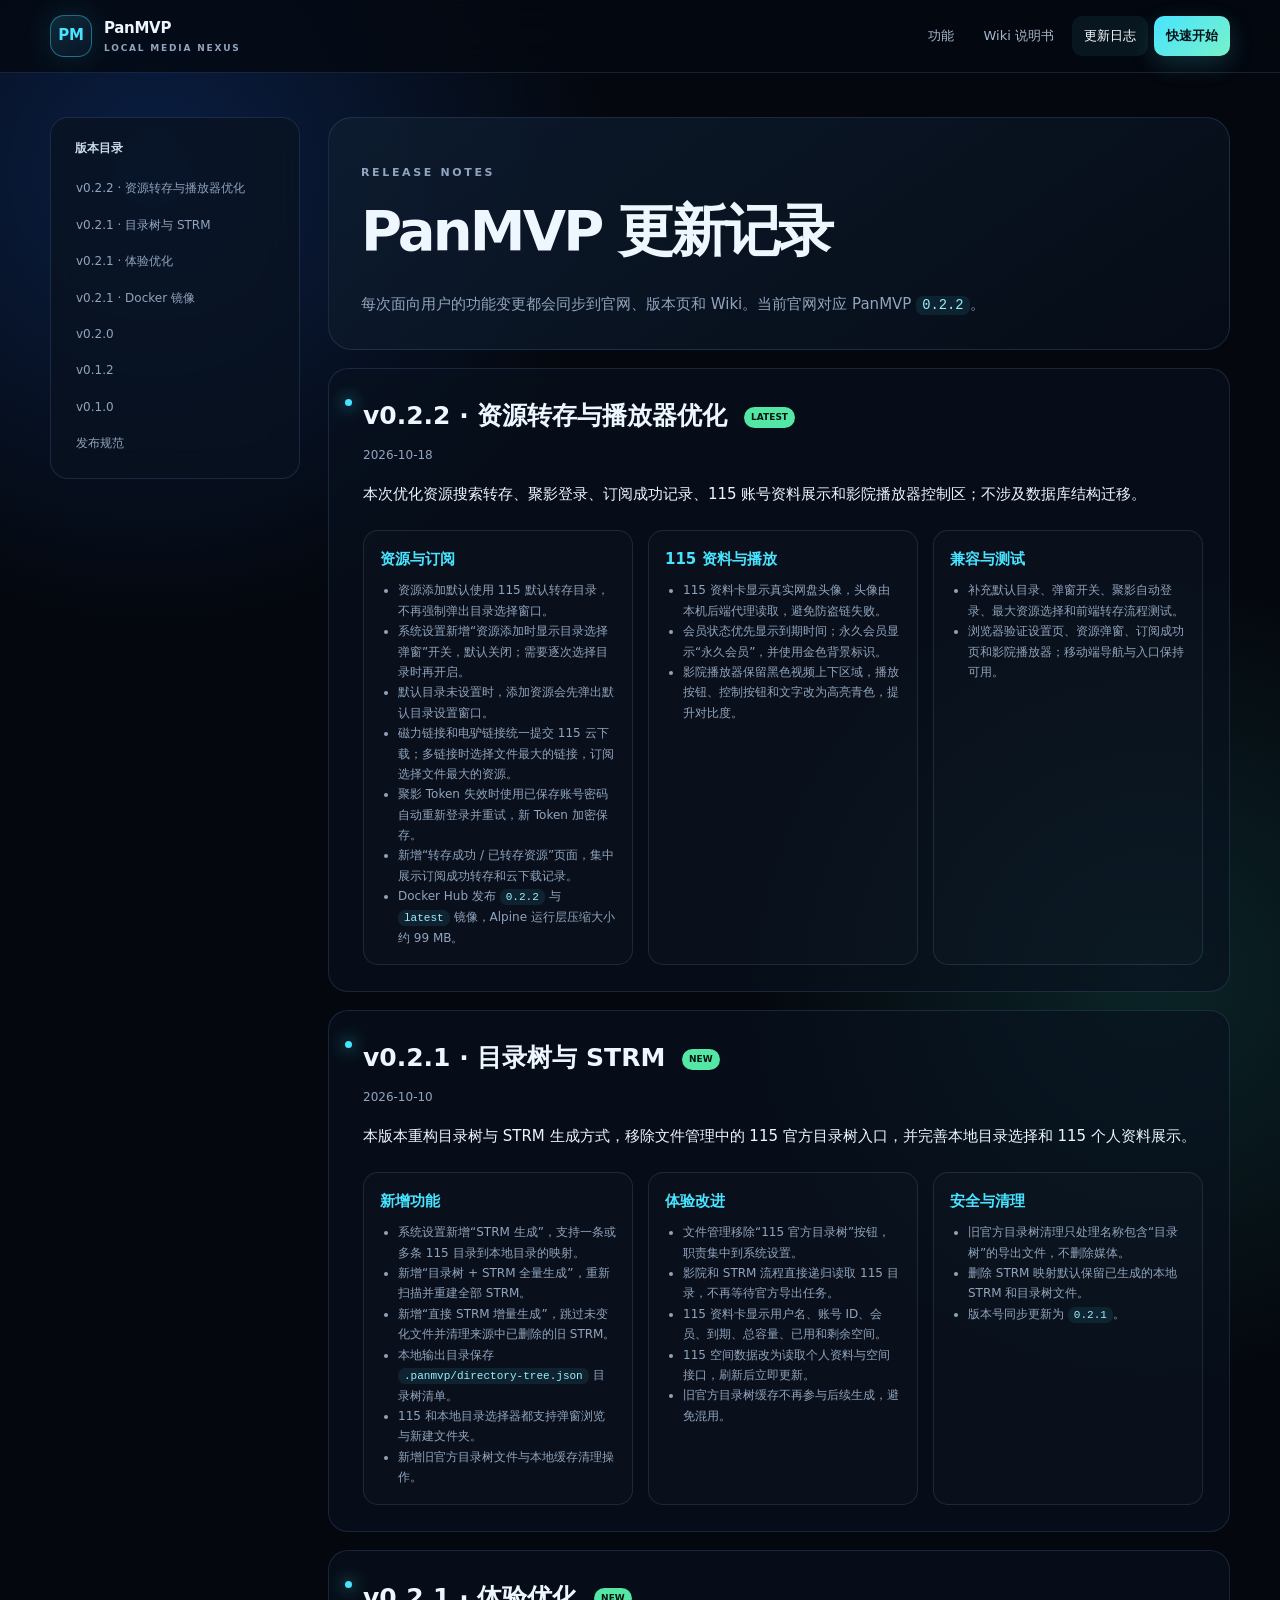
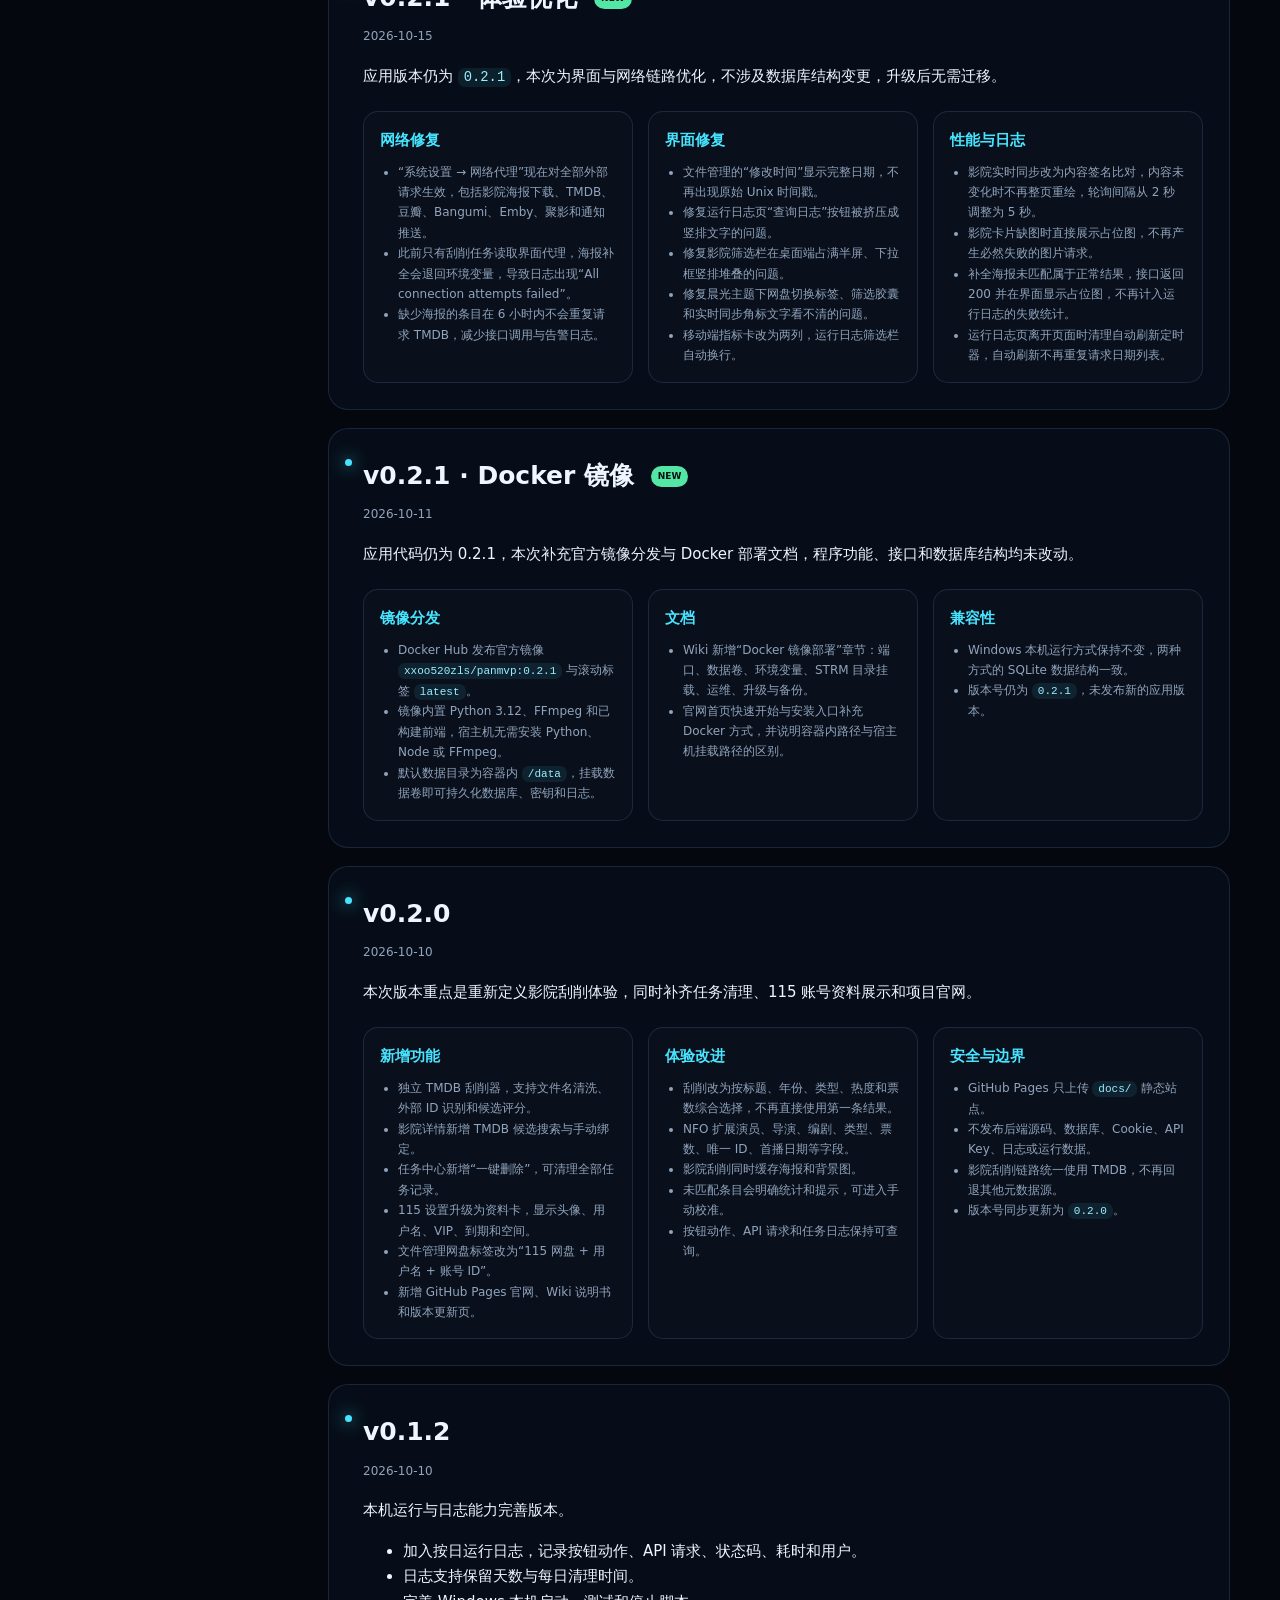
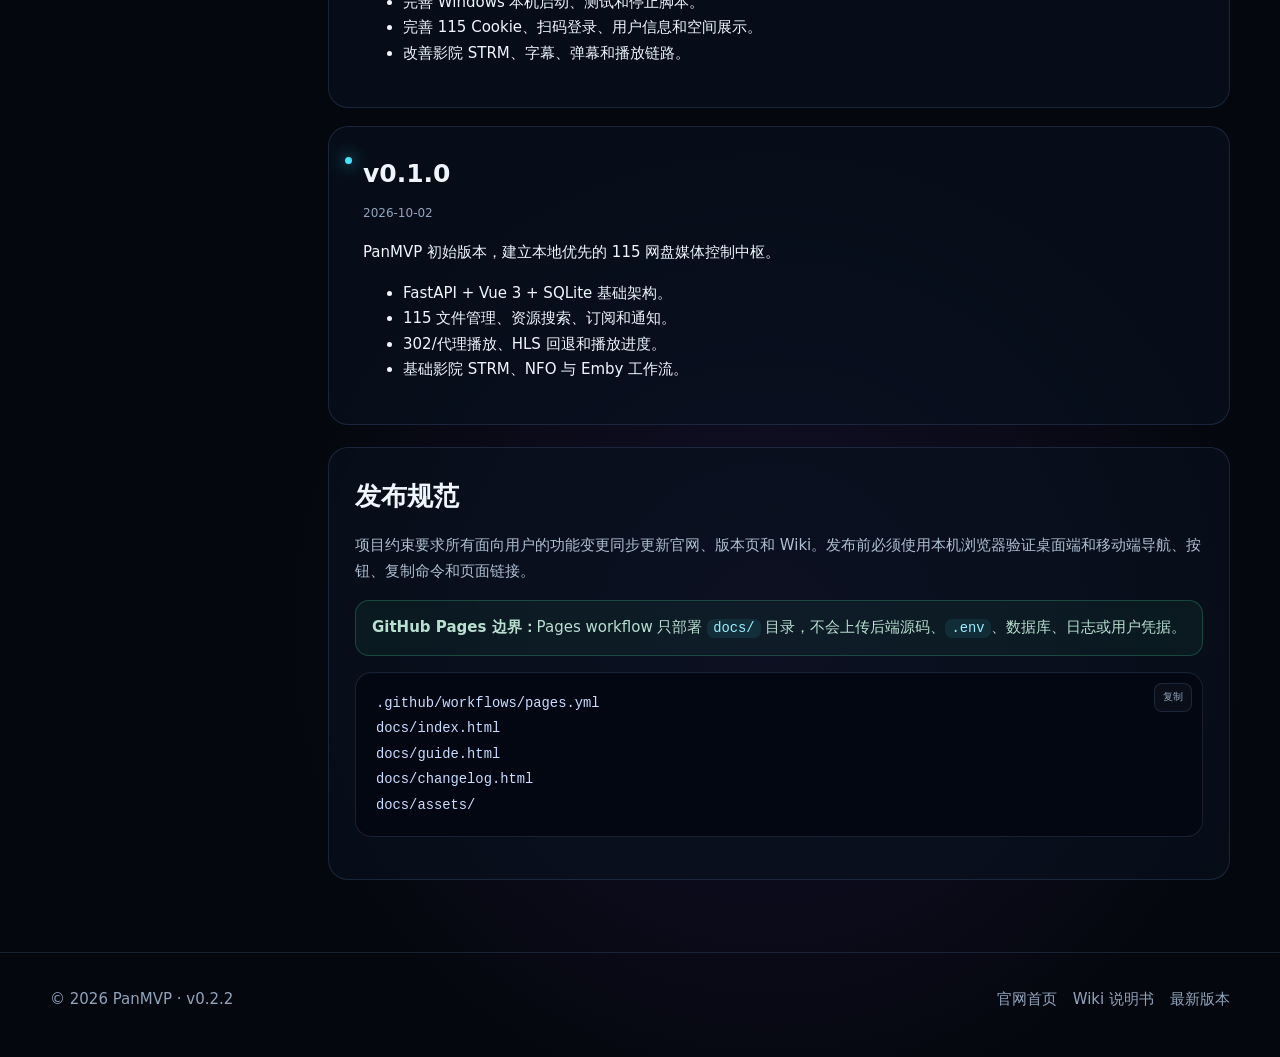
==== commit edc464ea: "docs: 发布 Docker Hub 0.2.2 镜像信息" ====
--- a/changelog.html
+++ b/changelog.html
@@ -57,6 +57,7 @@
               <li>磁力链接和电驴链接统一提交 115 云下载；多链接时选择文件最大的链接，订阅选择文件最大的资源。</li>
               <li>聚影 Token 失效时使用已保存账号密码自动重新登录并重试，新 Token 加密保存。</li>
               <li>新增“转存成功 / 已转存资源”页面，集中展示订阅成功转存和云下载记录。</li>
+              <li>Docker Hub 发布 <code>0.2.2</code> 与 <code>latest</code> 镜像，Alpine 运行层压缩大小约 99 MB。</li>
             </ul>
           </div>
           <div>
@@ -258,7 +259,7 @@
   <footer class="site-footer">
     <div class="container footer-inner">
       <div>© <span data-year></span> PanMVP · v0.2.2</div>
-      <div class="footer-links"><a href="./index.html">官网首页</a><a href="./guide.html">Wiki 说明书</a><a href="#v021">最新版本</a></div>
+      <div class="footer-links"><a href="./index.html">官网首页</a><a href="./guide.html">Wiki 说明书</a><a href="#v022-resource">最新版本</a></div>
     </div>
   </footer>
   <script src="./assets/site.js" defer></script>
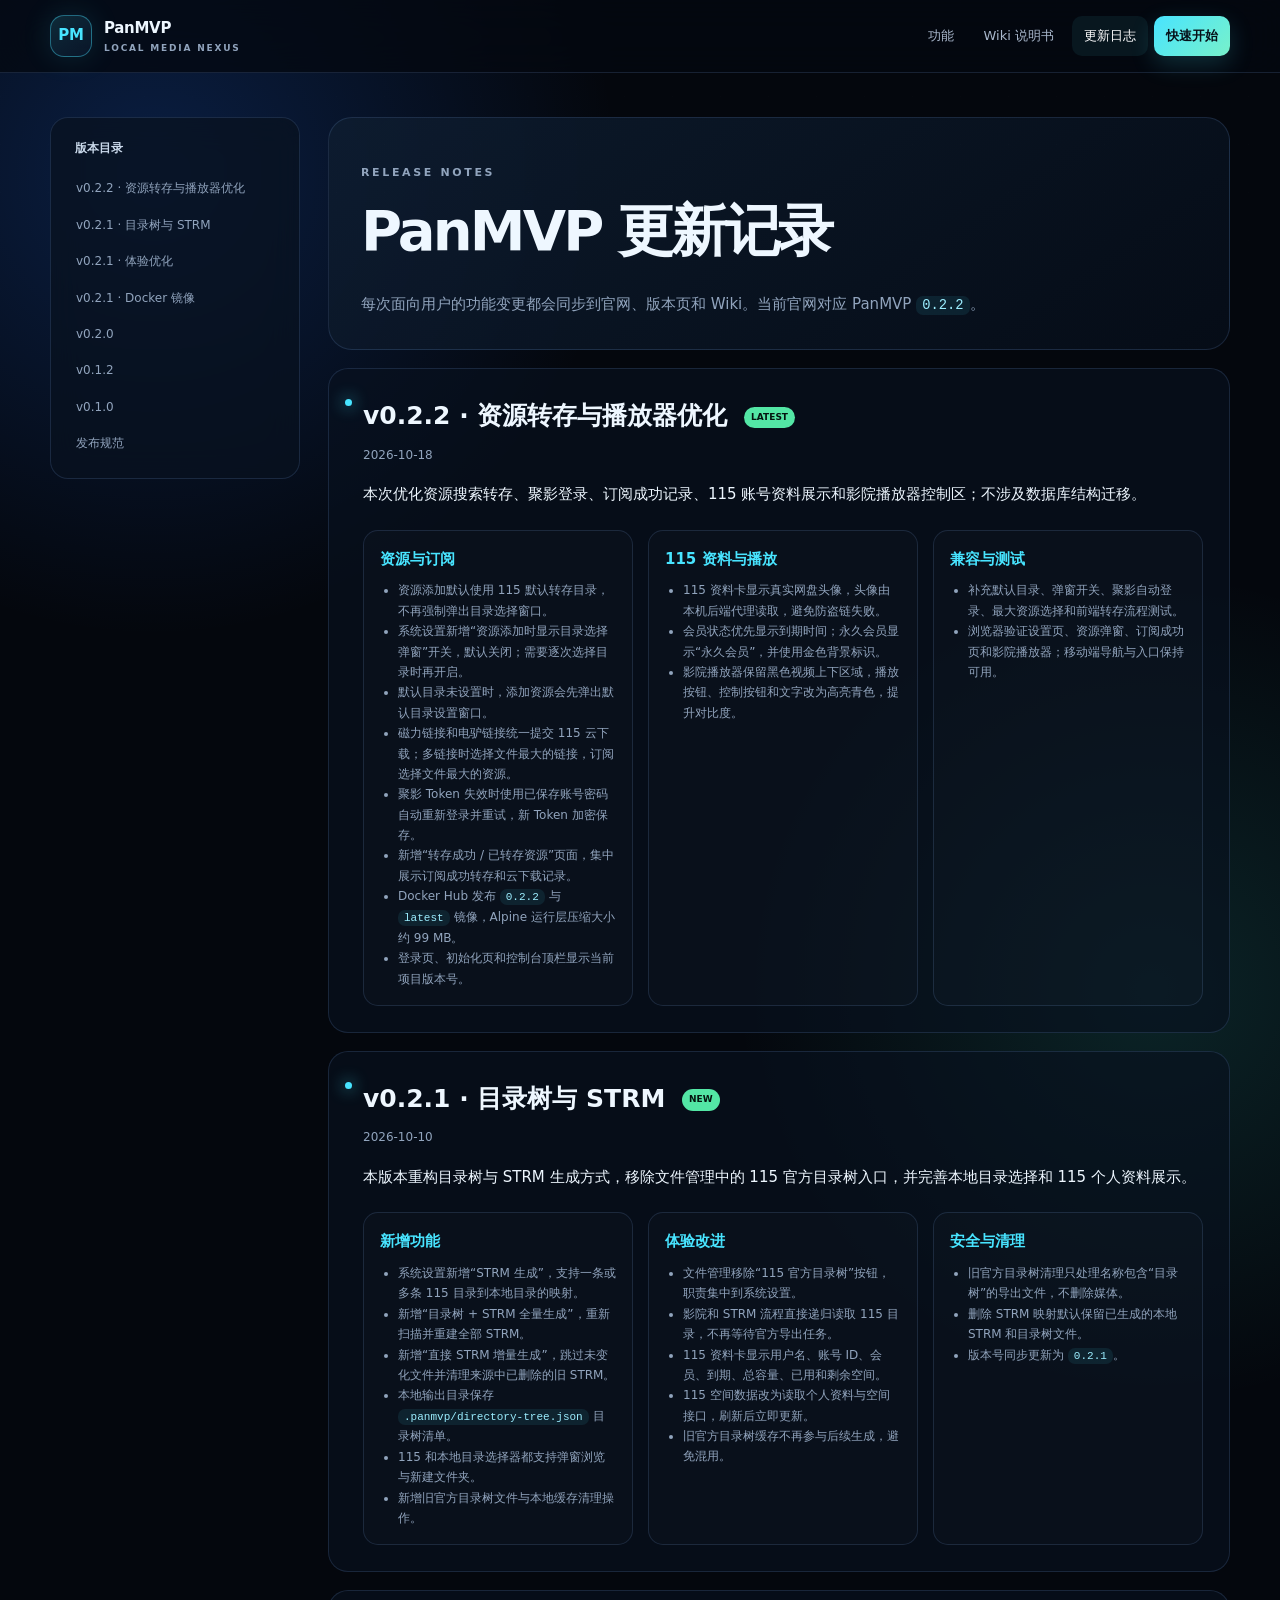
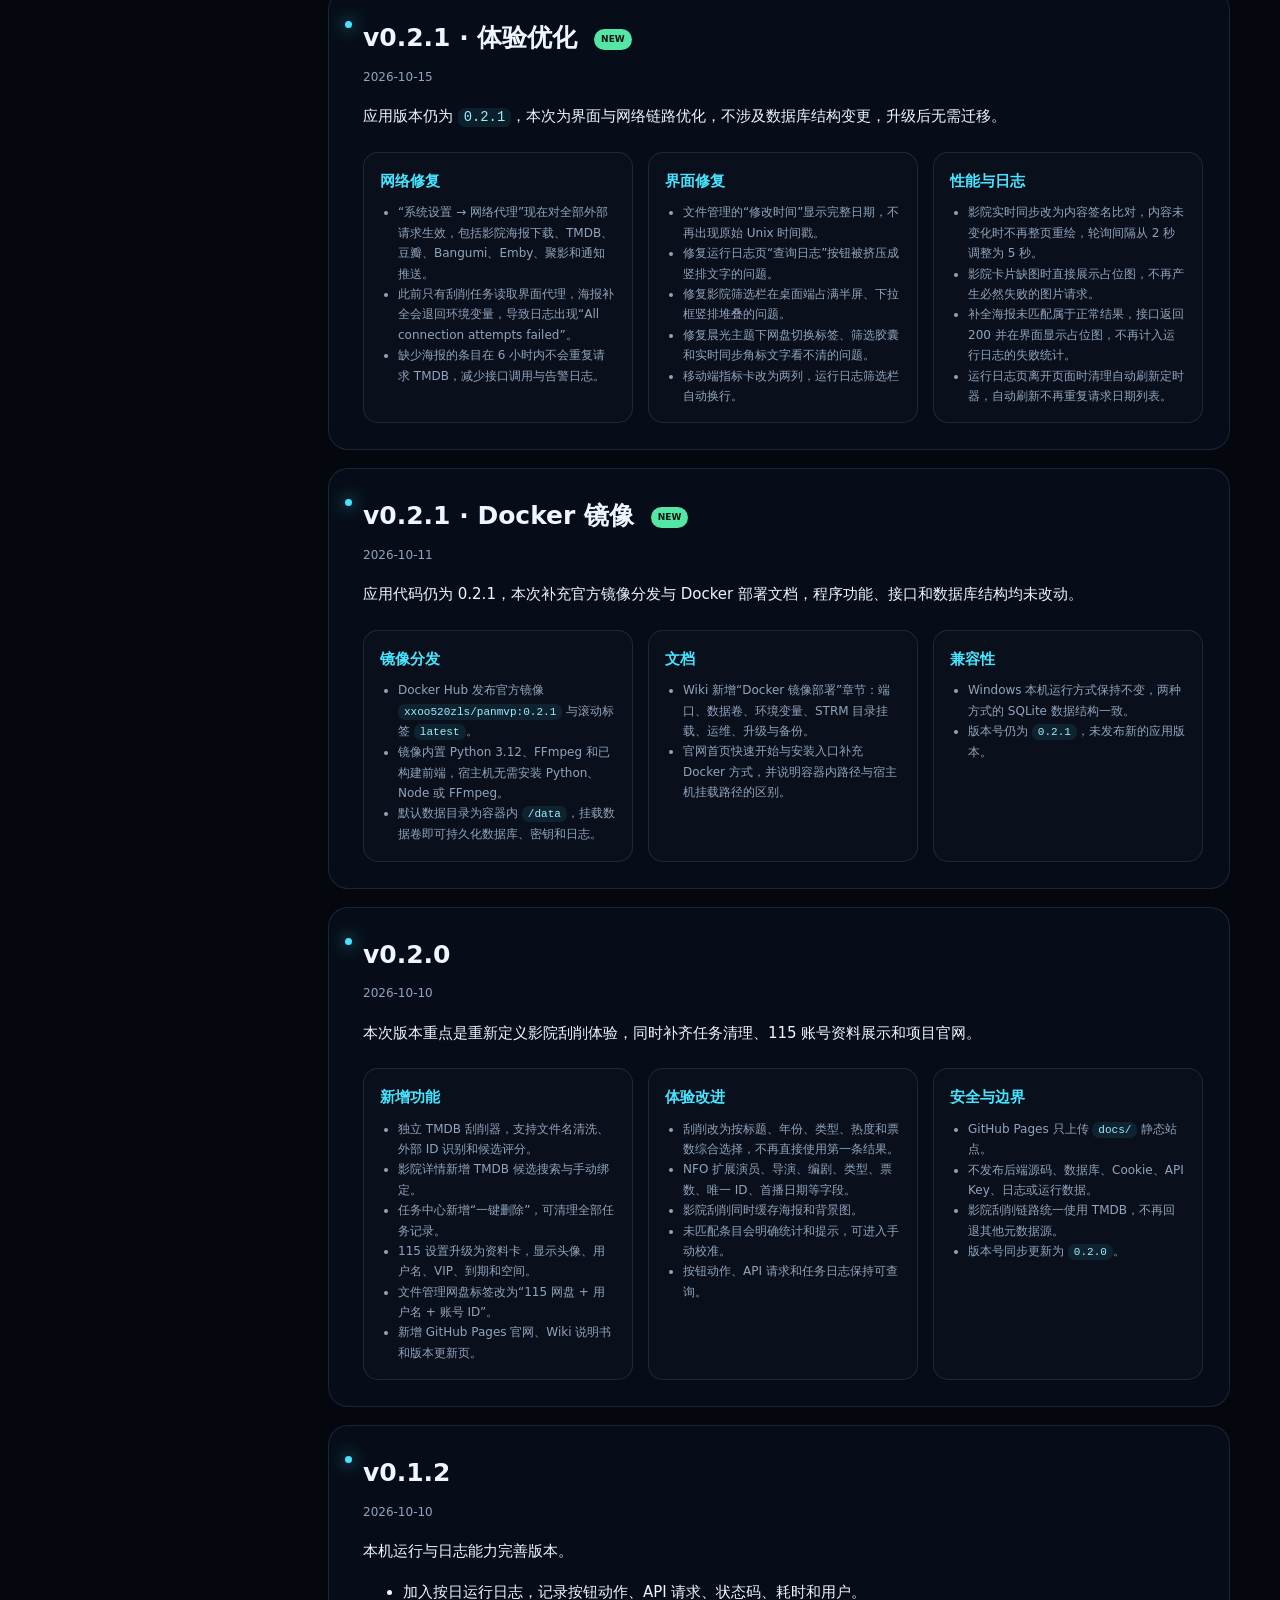
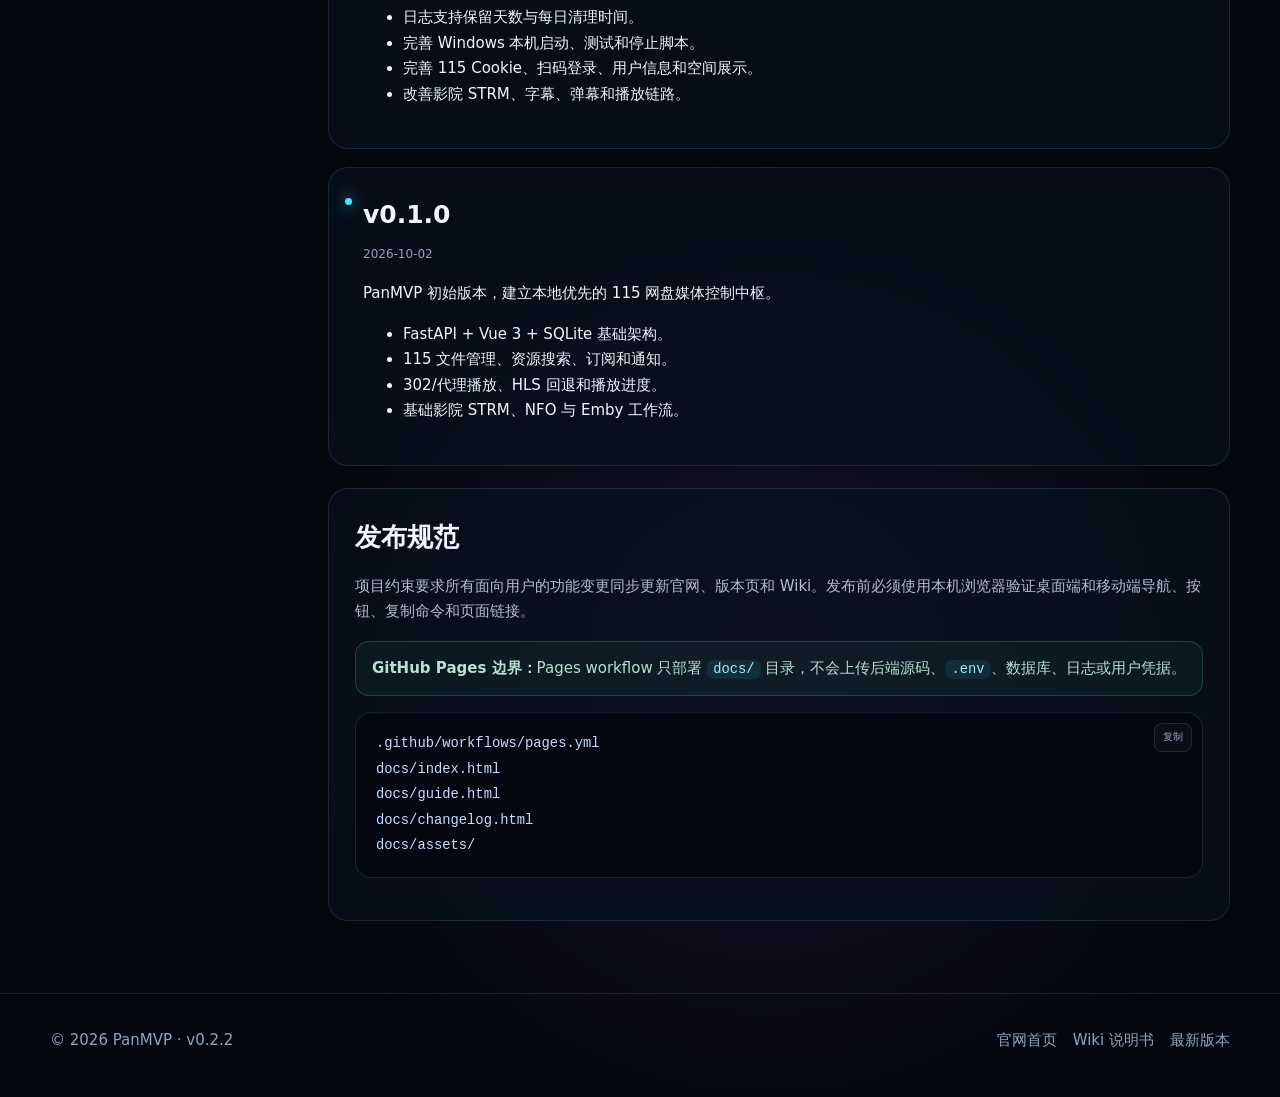
==== commit 4e071fc4: "docs: 同步 Web 版本号展示说明" ====
--- a/changelog.html
+++ b/changelog.html
@@ -58,6 +58,7 @@
               <li>聚影 Token 失效时使用已保存账号密码自动重新登录并重试，新 Token 加密保存。</li>
               <li>新增“转存成功 / 已转存资源”页面，集中展示订阅成功转存和云下载记录。</li>
               <li>Docker Hub 发布 <code>0.2.2</code> 与 <code>latest</code> 镜像，Alpine 运行层压缩大小约 99 MB。</li>
+              <li>登录页、初始化页和控制台顶栏显示当前项目版本号。</li>
             </ul>
           </div>
           <div>
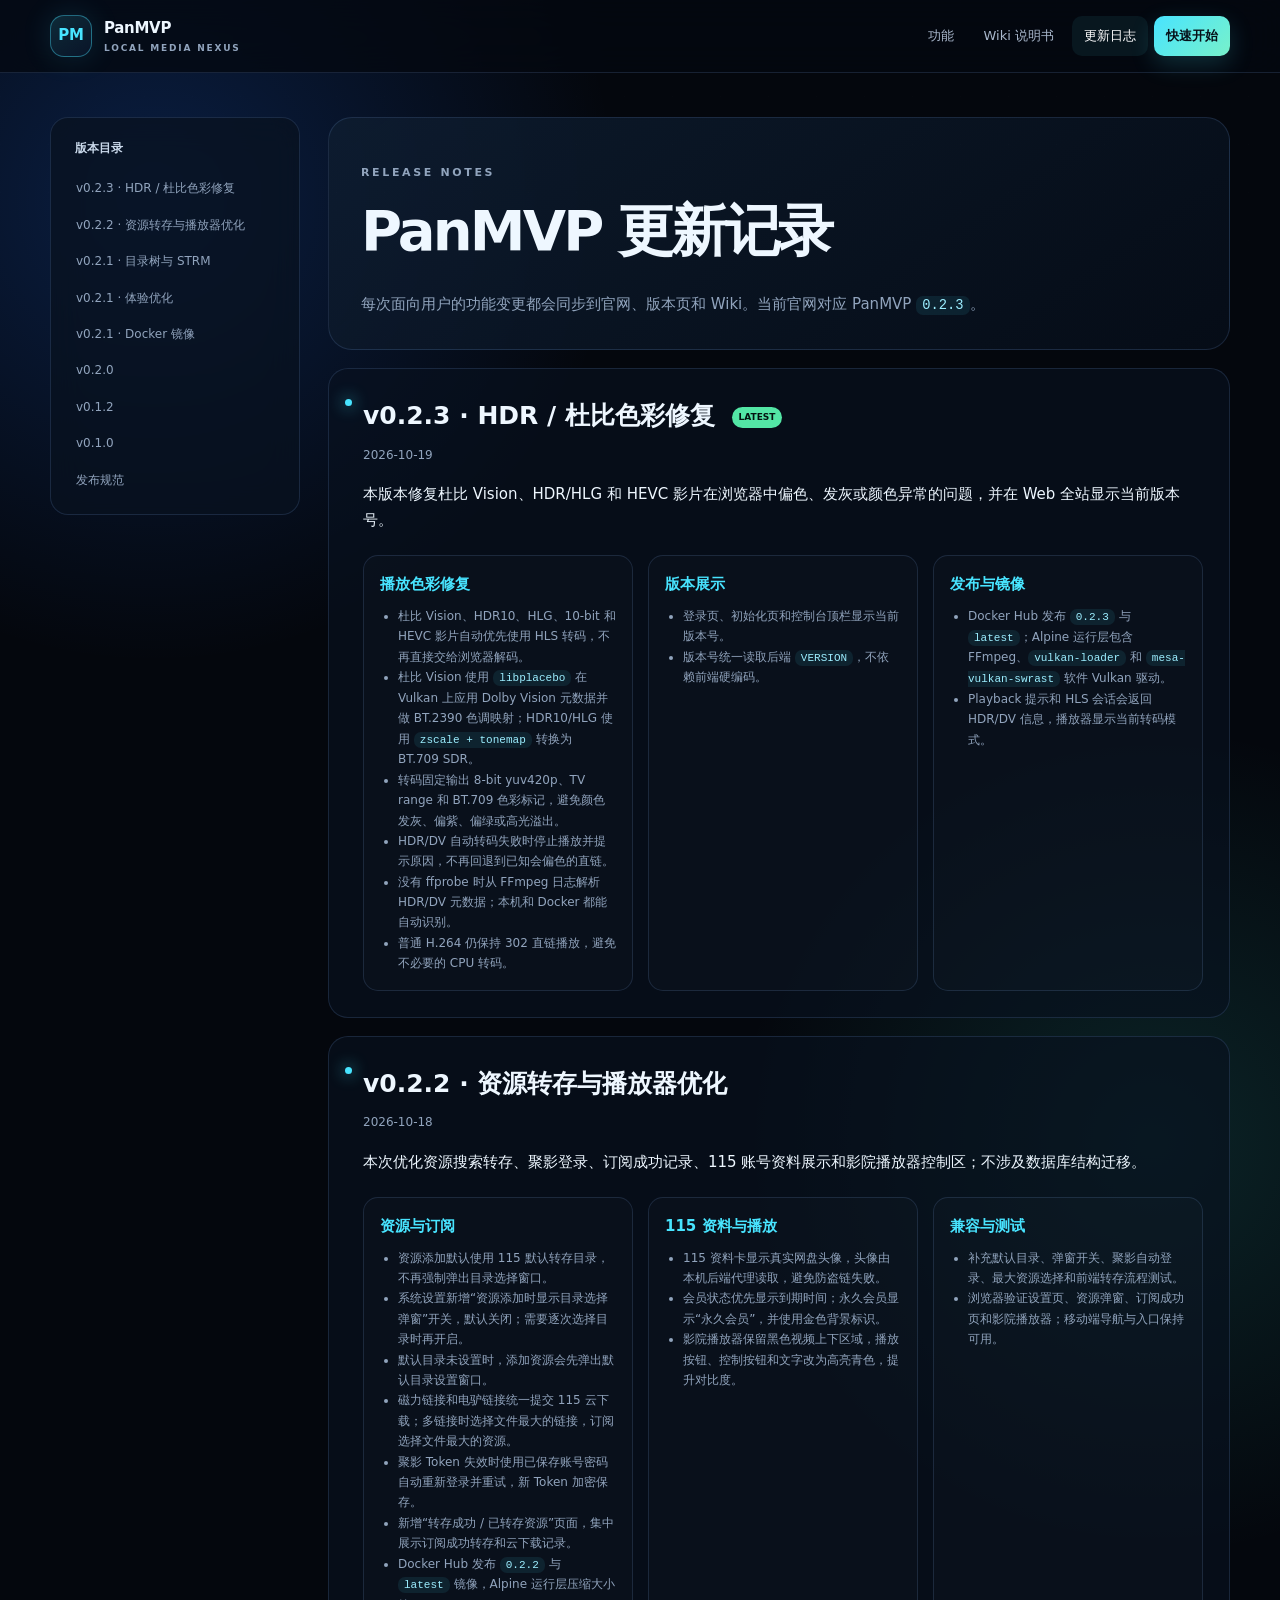
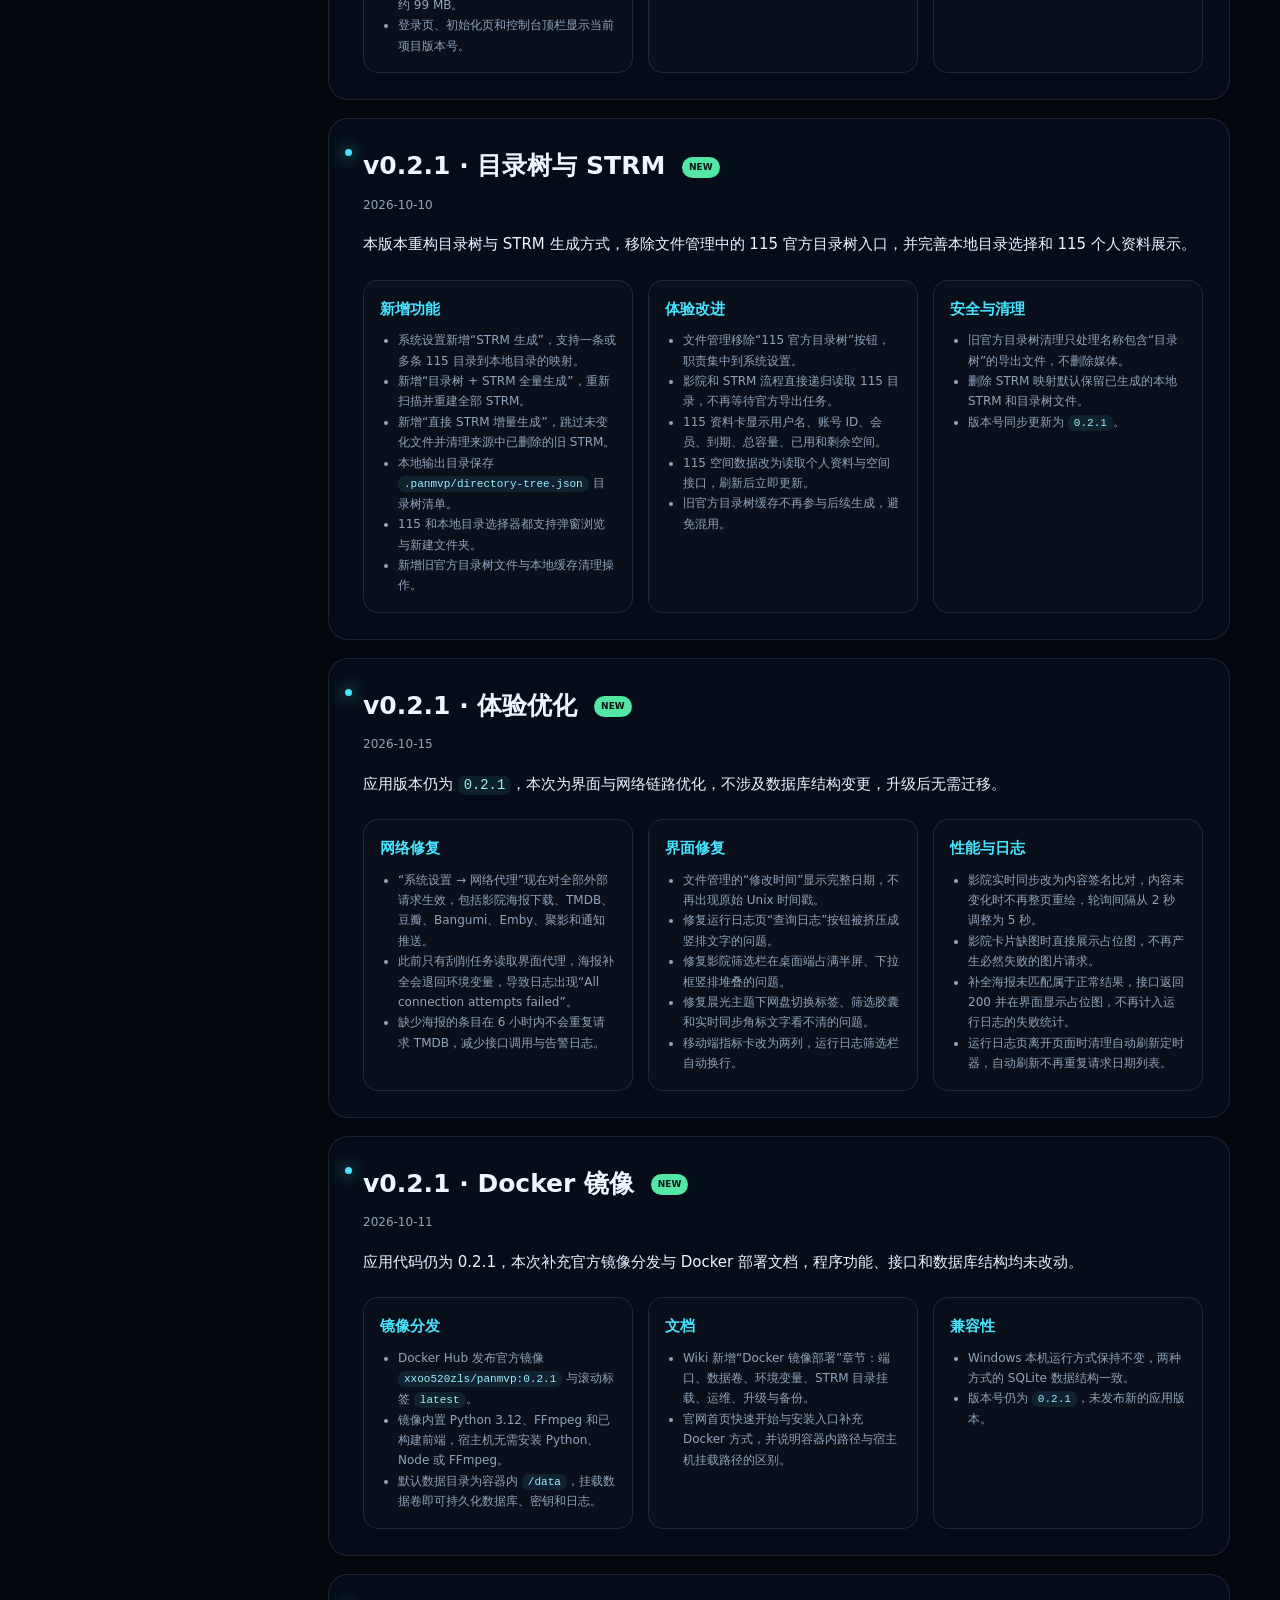
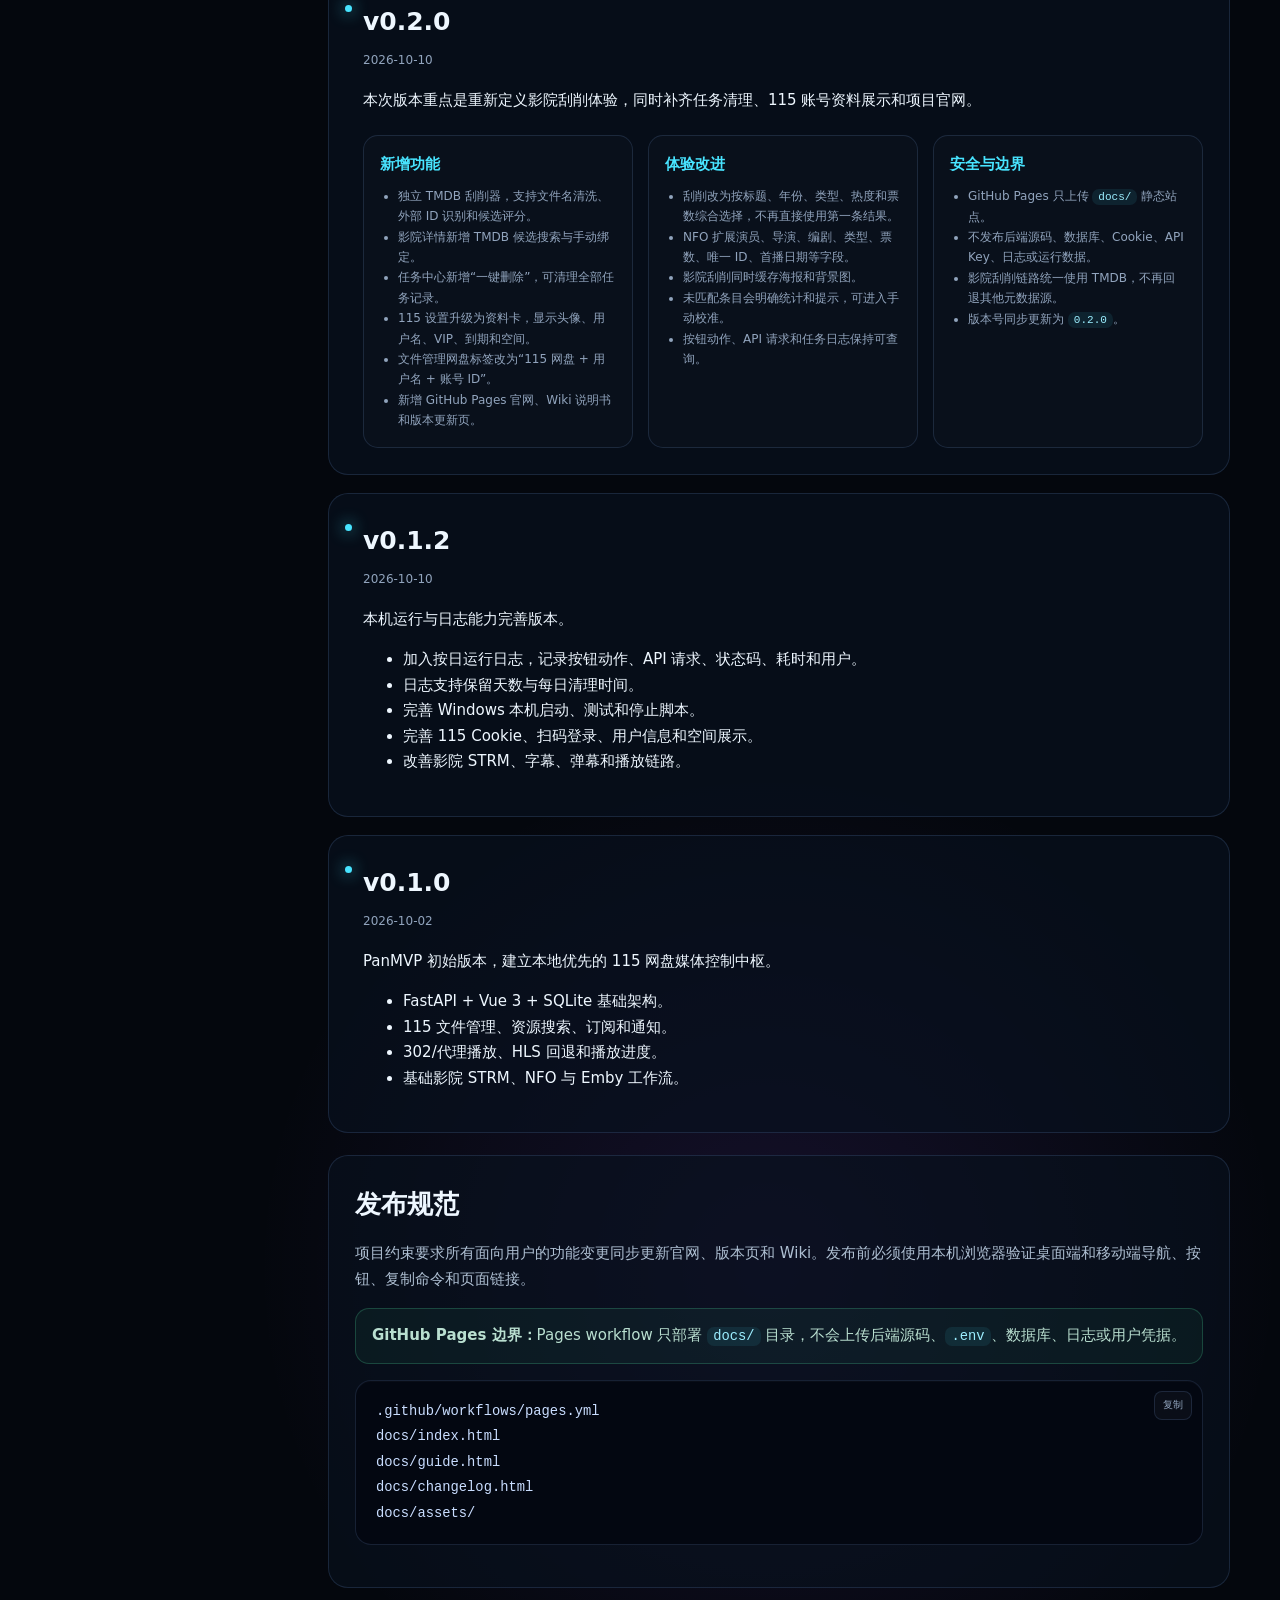
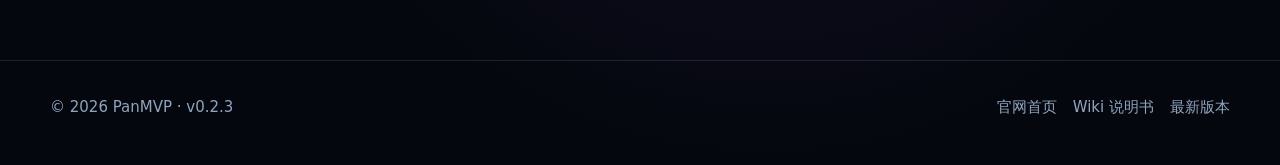
==== commit 4a657b00: "docs: 同步官网内容 v0.2.3" ====
--- a/changelog.html
+++ b/changelog.html
@@ -4,7 +4,7 @@
   <meta charset="utf-8" />
   <meta name="viewport" content="width=device-width, initial-scale=1" />
   <meta name="theme-color" content="#04070d" />
-  <meta name="description" content="PanMVP 版本更新记录，当前版本 0.2.2，包含默认目录自动转存、聚影自动登录、订阅成功记录、115 永久会员展示和播放器高对比控制区。" />
+  <meta name="description" content="PanMVP 版本更新记录，当前版本 0.2.3，包含杜比/HDR 色调映射、聚影自动登录、订阅成功记录、115 永久会员展示和播放器高对比控制区。" />
   <title>版本更新 · PanMVP</title>
   <link rel="icon" href="data:image/svg+xml,<svg xmlns=%22http://www.w3.org/2000/svg%22 viewBox=%220 0 64 64%22><rect width=%2264%22 height=%2264%22 rx=%2218%22 fill=%22%2307101c%22/><path d=%22M16 42V22h7l9 12 9-12h7v20h-7V32l-9 12-9-12v10z%22 fill=%22%2348e4ff%22/></svg>" />
   <link rel="stylesheet" href="./assets/styles.css" />
@@ -26,6 +26,7 @@
   <main class="container doc-layout">
     <aside class="doc-sidebar">
       <strong>版本目录</strong>
+      <a href="#v023-hdr">v0.2.3 · HDR / 杜比色彩修复</a>
       <a href="#v022-resource">v0.2.2 · 资源转存与播放器优化</a>
       <a href="#v021">v0.2.1 · 目录树与 STRM</a>
       <a href="#v021-polish">v0.2.1 · 体验优化</a>
@@ -40,11 +41,44 @@
       <section class="doc-hero">
         <p class="eyebrow">RELEASE NOTES</p>
         <h1>PanMVP 更新记录</h1>
-        <p>每次面向用户的功能变更都会同步到官网、版本页和 Wiki。当前官网对应 PanMVP <code>0.2.2</code>。</p>
+        <p>每次面向用户的功能变更都会同步到官网、版本页和 Wiki。当前官网对应 PanMVP <code>0.2.3</code>。</p>
+      </section>
+
+      <section class="release" id="v023-hdr">
+        <h2>v0.2.3 · HDR / 杜比色彩修复 <span class="tag-new">LATEST</span></h2>
+        <time datetime="2026-10-19">2026-10-19</time>
+        <p>本版本修复杜比 Vision、HDR/HLG 和 HEVC 影片在浏览器中偏色、发灰或颜色异常的问题，并在 Web 全站显示当前版本号。</p>
+        <div class="release-grid">
+          <div>
+            <strong>播放色彩修复</strong>
+            <ul>
+              <li>杜比 Vision、HDR10、HLG、10-bit 和 HEVC 影片自动优先使用 HLS 转码，不再直接交给浏览器解码。</li>
+              <li>杜比 Vision 使用 <code>libplacebo</code> 在 Vulkan 上应用 Dolby Vision 元数据并做 BT.2390 色调映射；HDR10/HLG 使用 <code>zscale + tonemap</code> 转换为 BT.709 SDR。</li>
+              <li>转码固定输出 8-bit yuv420p、TV range 和 BT.709 色彩标记，避免颜色发灰、偏紫、偏绿或高光溢出。</li>
+              <li>HDR/DV 自动转码失败时停止播放并提示原因，不再回退到已知会偏色的直链。</li>
+              <li>没有 ffprobe 时从 FFmpeg 日志解析 HDR/DV 元数据；本机和 Docker 都能自动识别。</li>
+              <li>普通 H.264 仍保持 302 直链播放，避免不必要的 CPU 转码。</li>
+            </ul>
+          </div>
+          <div>
+            <strong>版本展示</strong>
+            <ul>
+              <li>登录页、初始化页和控制台顶栏显示当前版本号。</li>
+              <li>版本号统一读取后端 <code>VERSION</code>，不依赖前端硬编码。</li>
+            </ul>
+          </div>
+          <div>
+            <strong>发布与镜像</strong>
+            <ul>
+              <li>Docker Hub 发布 <code>0.2.3</code> 与 <code>latest</code>；Alpine 运行层包含 FFmpeg、<code>vulkan-loader</code> 和 <code>mesa-vulkan-swrast</code> 软件 Vulkan 驱动。</li>
+              <li>Playback 提示和 HLS 会话会返回 HDR/DV 信息，播放器显示当前转码模式。</li>
+            </ul>
+          </div>
+        </div>
       </section>
 
       <section class="release" id="v022-resource">
-        <h2>v0.2.2 · 资源转存与播放器优化 <span class="tag-new">LATEST</span></h2>
+        <h2>v0.2.2 · 资源转存与播放器优化</h2>
         <time datetime="2026-10-18">2026-10-18</time>
         <p>本次优化资源搜索转存、聚影登录、订阅成功记录、115 账号资料展示和影院播放器控制区；不涉及数据库结构迁移。</p>
         <div class="release-grid">
@@ -259,7 +293,7 @@
 
   <footer class="site-footer">
     <div class="container footer-inner">
-      <div>© <span data-year></span> PanMVP · v0.2.2</div>
+      <div>© <span data-year></span> PanMVP · v0.2.3</div>
       <div class="footer-links"><a href="./index.html">官网首页</a><a href="./guide.html">Wiki 说明书</a><a href="#v022-resource">最新版本</a></div>
     </div>
   </footer>
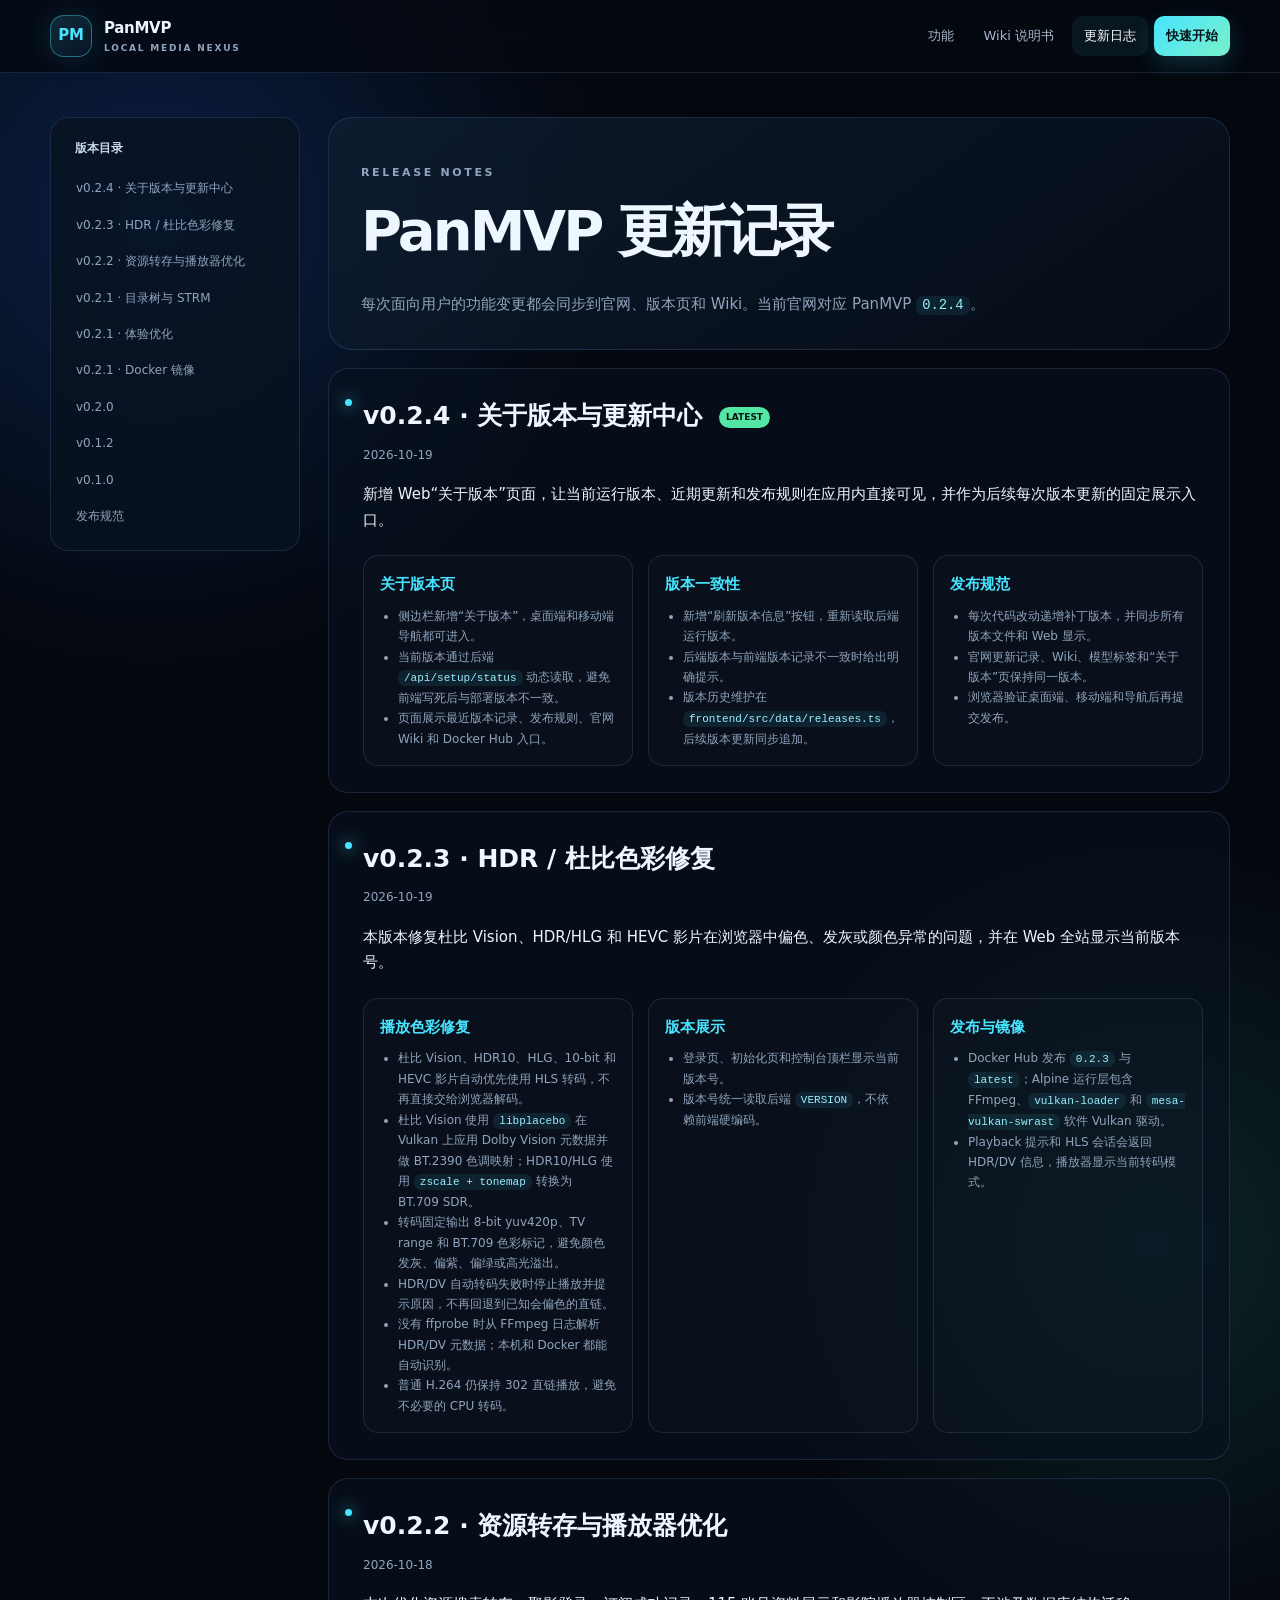
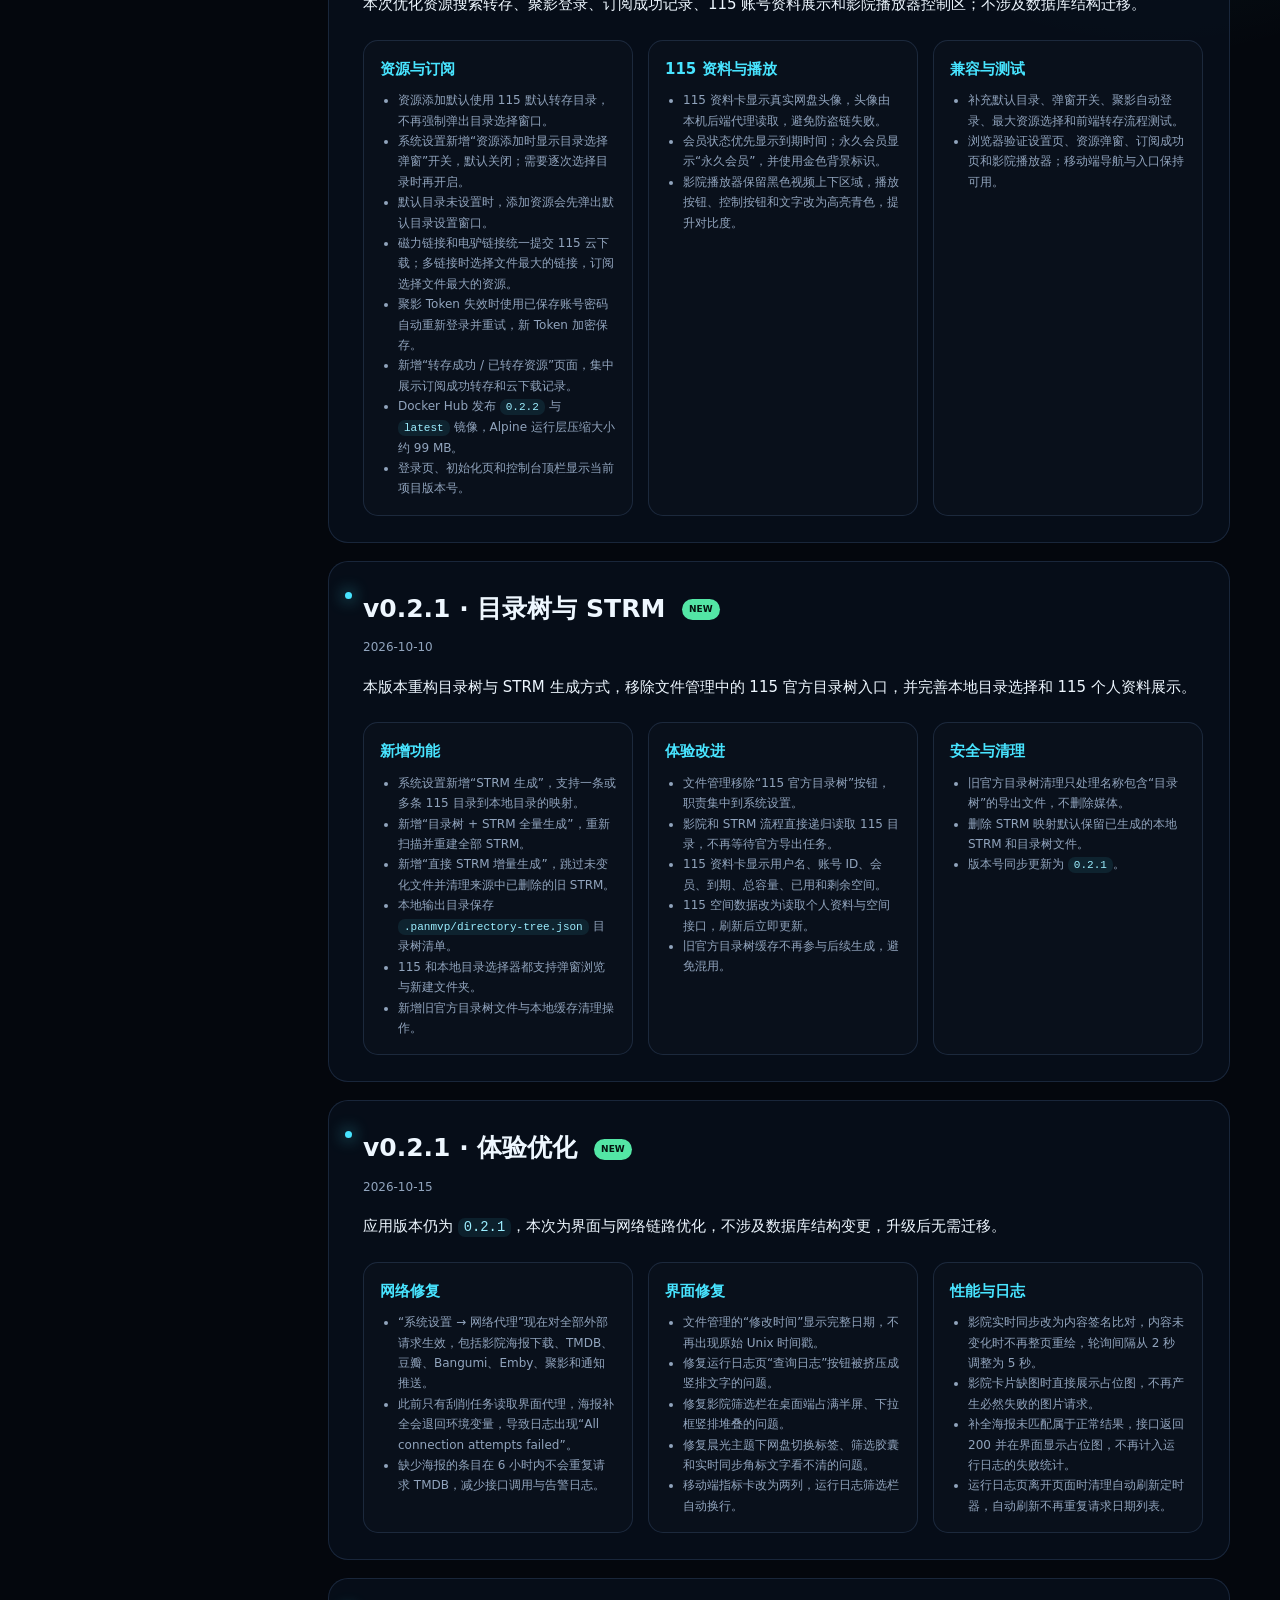
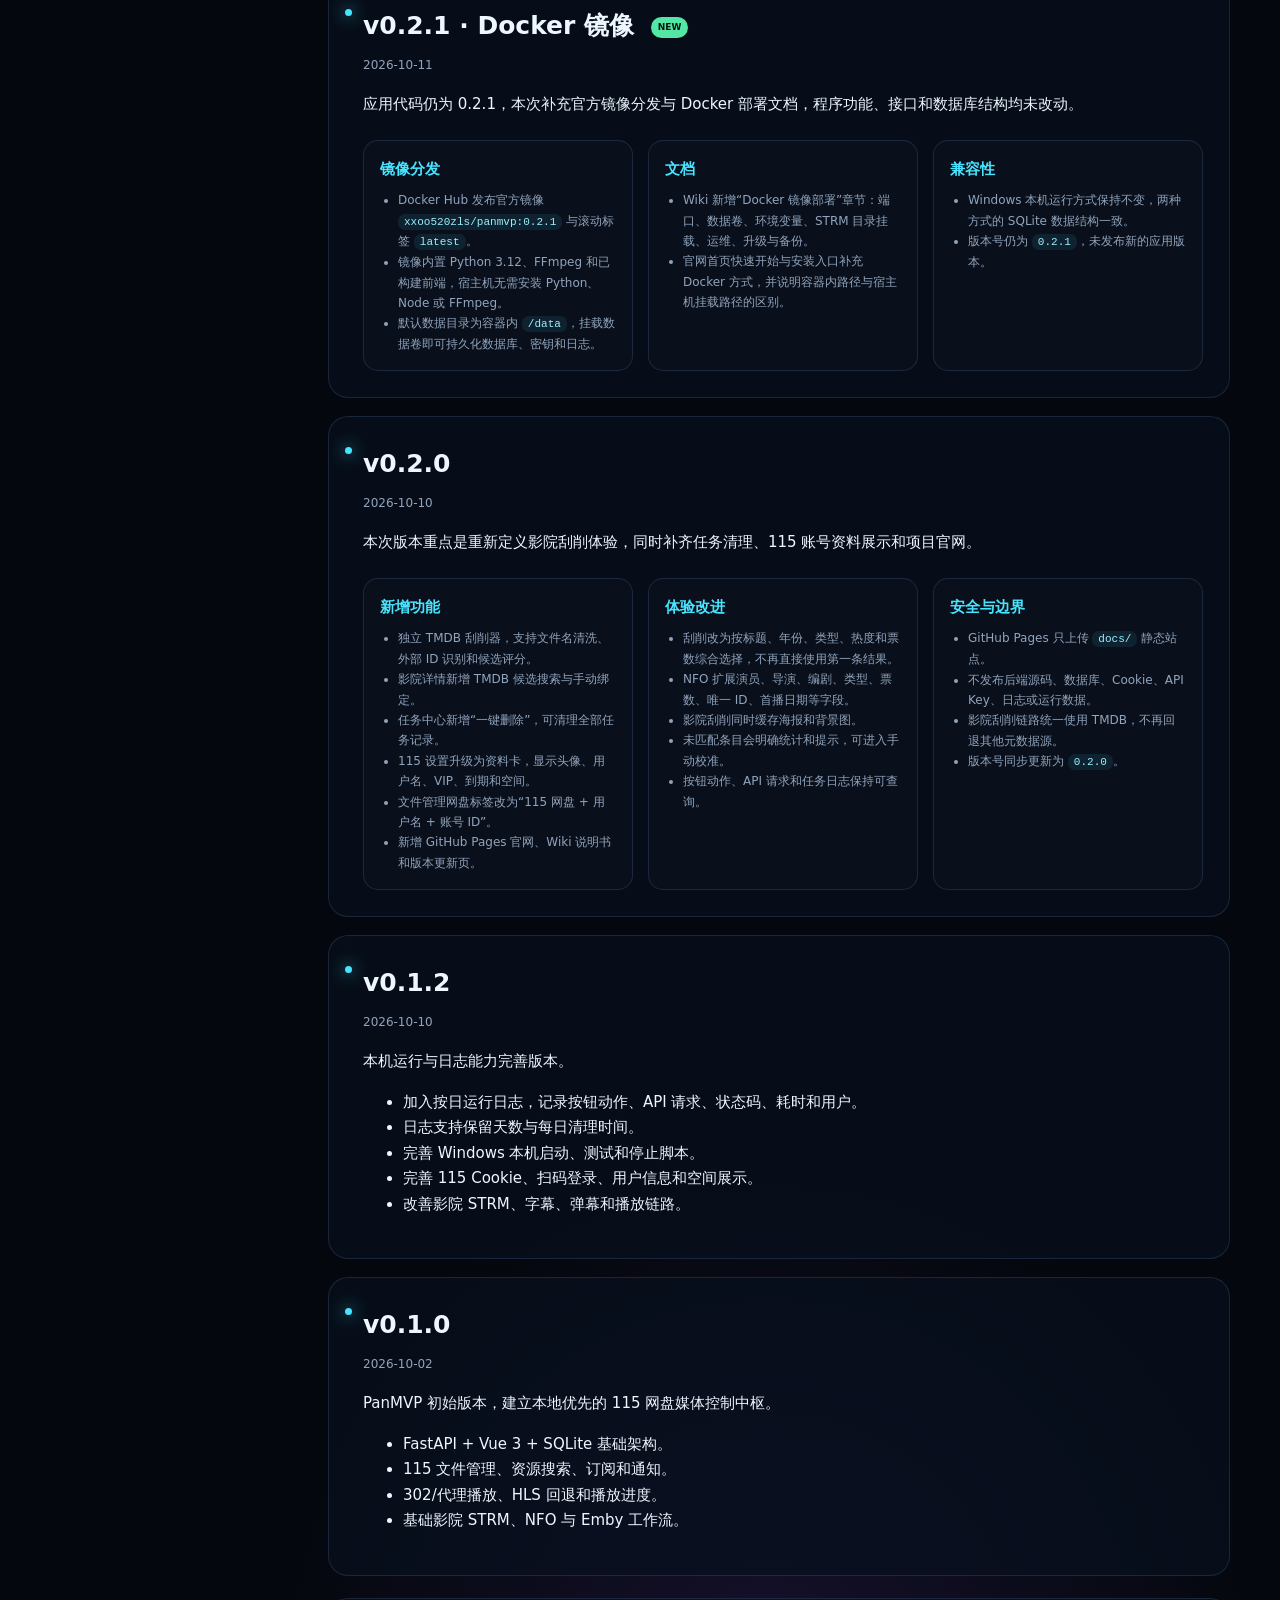
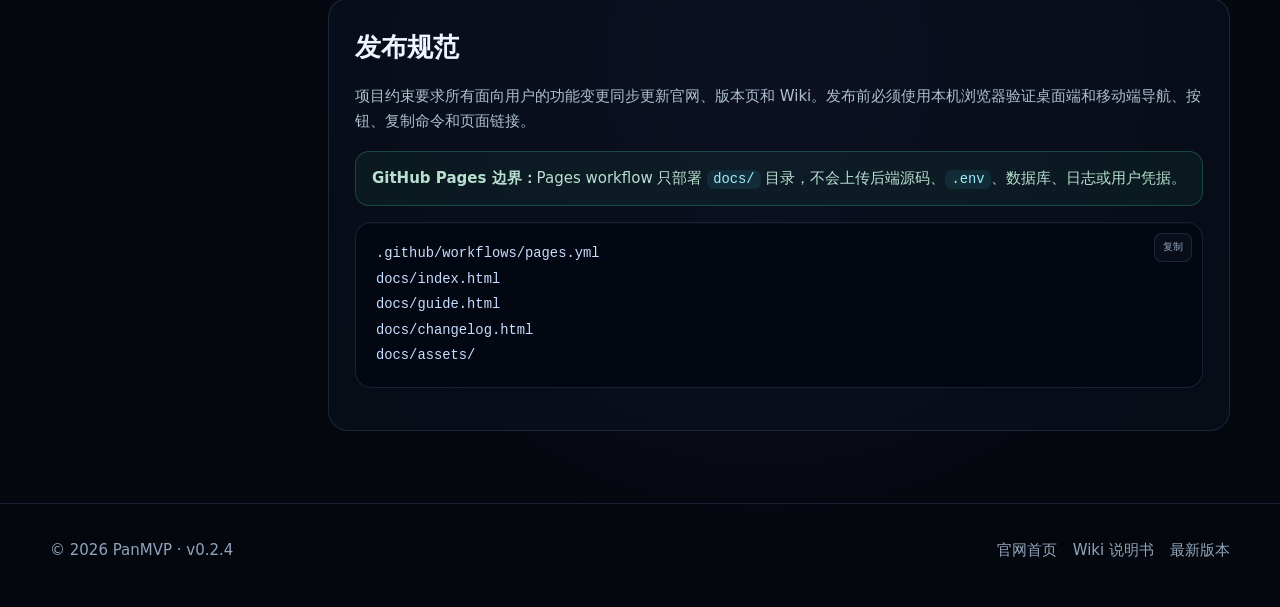
==== commit d1a24d86: "docs: 同步官网内容 v0.2.4" ====
--- a/changelog.html
+++ b/changelog.html
@@ -4,7 +4,7 @@
   <meta charset="utf-8" />
   <meta name="viewport" content="width=device-width, initial-scale=1" />
   <meta name="theme-color" content="#04070d" />
-  <meta name="description" content="PanMVP 版本更新记录，当前版本 0.2.3，包含杜比/HDR 色调映射、聚影自动登录、订阅成功记录、115 永久会员展示和播放器高对比控制区。" />
+  <meta name="description" content="PanMVP 版本更新记录，当前版本 0.2.4，包含关于版本页、杜比/HDR 色调映射、聚影自动登录、订阅成功记录和播放器高对比控制区。" />
   <title>版本更新 · PanMVP</title>
   <link rel="icon" href="data:image/svg+xml,<svg xmlns=%22http://www.w3.org/2000/svg%22 viewBox=%220 0 64 64%22><rect width=%2264%22 height=%2264%22 rx=%2218%22 fill=%22%2307101c%22/><path d=%22M16 42V22h7l9 12 9-12h7v20h-7V32l-9 12-9-12v10z%22 fill=%22%2348e4ff%22/></svg>" />
   <link rel="stylesheet" href="./assets/styles.css" />
@@ -26,6 +26,7 @@
   <main class="container doc-layout">
     <aside class="doc-sidebar">
       <strong>版本目录</strong>
+      <a href="#v024-about">v0.2.4 · 关于版本与更新中心</a>
       <a href="#v023-hdr">v0.2.3 · HDR / 杜比色彩修复</a>
       <a href="#v022-resource">v0.2.2 · 资源转存与播放器优化</a>
       <a href="#v021">v0.2.1 · 目录树与 STRM</a>
@@ -41,11 +42,43 @@
       <section class="doc-hero">
         <p class="eyebrow">RELEASE NOTES</p>
         <h1>PanMVP 更新记录</h1>
-        <p>每次面向用户的功能变更都会同步到官网、版本页和 Wiki。当前官网对应 PanMVP <code>0.2.3</code>。</p>
+        <p>每次面向用户的功能变更都会同步到官网、版本页和 Wiki。当前官网对应 PanMVP <code>0.2.4</code>。</p>
+      </section>
+
+      <section class="release" id="v024-about">
+        <h2>v0.2.4 · 关于版本与更新中心 <span class="tag-new">LATEST</span></h2>
+        <time datetime="2026-10-19">2026-10-19</time>
+        <p>新增 Web“关于版本”页面，让当前运行版本、近期更新和发布规则在应用内直接可见，并作为后续每次版本更新的固定展示入口。</p>
+        <div class="release-grid">
+          <div>
+            <strong>关于版本页</strong>
+            <ul>
+              <li>侧边栏新增“关于版本”，桌面端和移动端导航都可进入。</li>
+              <li>当前版本通过后端 <code>/api/setup/status</code> 动态读取，避免前端写死后与部署版本不一致。</li>
+              <li>页面展示最近版本记录、发布规则、官网 Wiki 和 Docker Hub 入口。</li>
+            </ul>
+          </div>
+          <div>
+            <strong>版本一致性</strong>
+            <ul>
+              <li>新增“刷新版本信息”按钮，重新读取后端运行版本。</li>
+              <li>后端版本与前端版本记录不一致时给出明确提示。</li>
+              <li>版本历史维护在 <code>frontend/src/data/releases.ts</code>，后续版本更新同步追加。</li>
+            </ul>
+          </div>
+          <div>
+            <strong>发布规范</strong>
+            <ul>
+              <li>每次代码改动递增补丁版本，并同步所有版本文件和 Web 显示。</li>
+              <li>官网更新记录、Wiki、模型标签和“关于版本”页保持同一版本。</li>
+              <li>浏览器验证桌面端、移动端和导航后再提交发布。</li>
+            </ul>
+          </div>
+        </div>
       </section>
 
       <section class="release" id="v023-hdr">
-        <h2>v0.2.3 · HDR / 杜比色彩修复 <span class="tag-new">LATEST</span></h2>
+        <h2>v0.2.3 · HDR / 杜比色彩修复</h2>
         <time datetime="2026-10-19">2026-10-19</time>
         <p>本版本修复杜比 Vision、HDR/HLG 和 HEVC 影片在浏览器中偏色、发灰或颜色异常的问题，并在 Web 全站显示当前版本号。</p>
         <div class="release-grid">
@@ -293,8 +326,8 @@
 
   <footer class="site-footer">
     <div class="container footer-inner">
-      <div>© <span data-year></span> PanMVP · v0.2.3</div>
-      <div class="footer-links"><a href="./index.html">官网首页</a><a href="./guide.html">Wiki 说明书</a><a href="#v022-resource">最新版本</a></div>
+      <div>© <span data-year></span> PanMVP · v0.2.4</div>
+      <div class="footer-links"><a href="./index.html">官网首页</a><a href="./guide.html">Wiki 说明书</a><a href="#v024-about">最新版本</a></div>
     </div>
   </footer>
   <script src="./assets/site.js" defer></script>
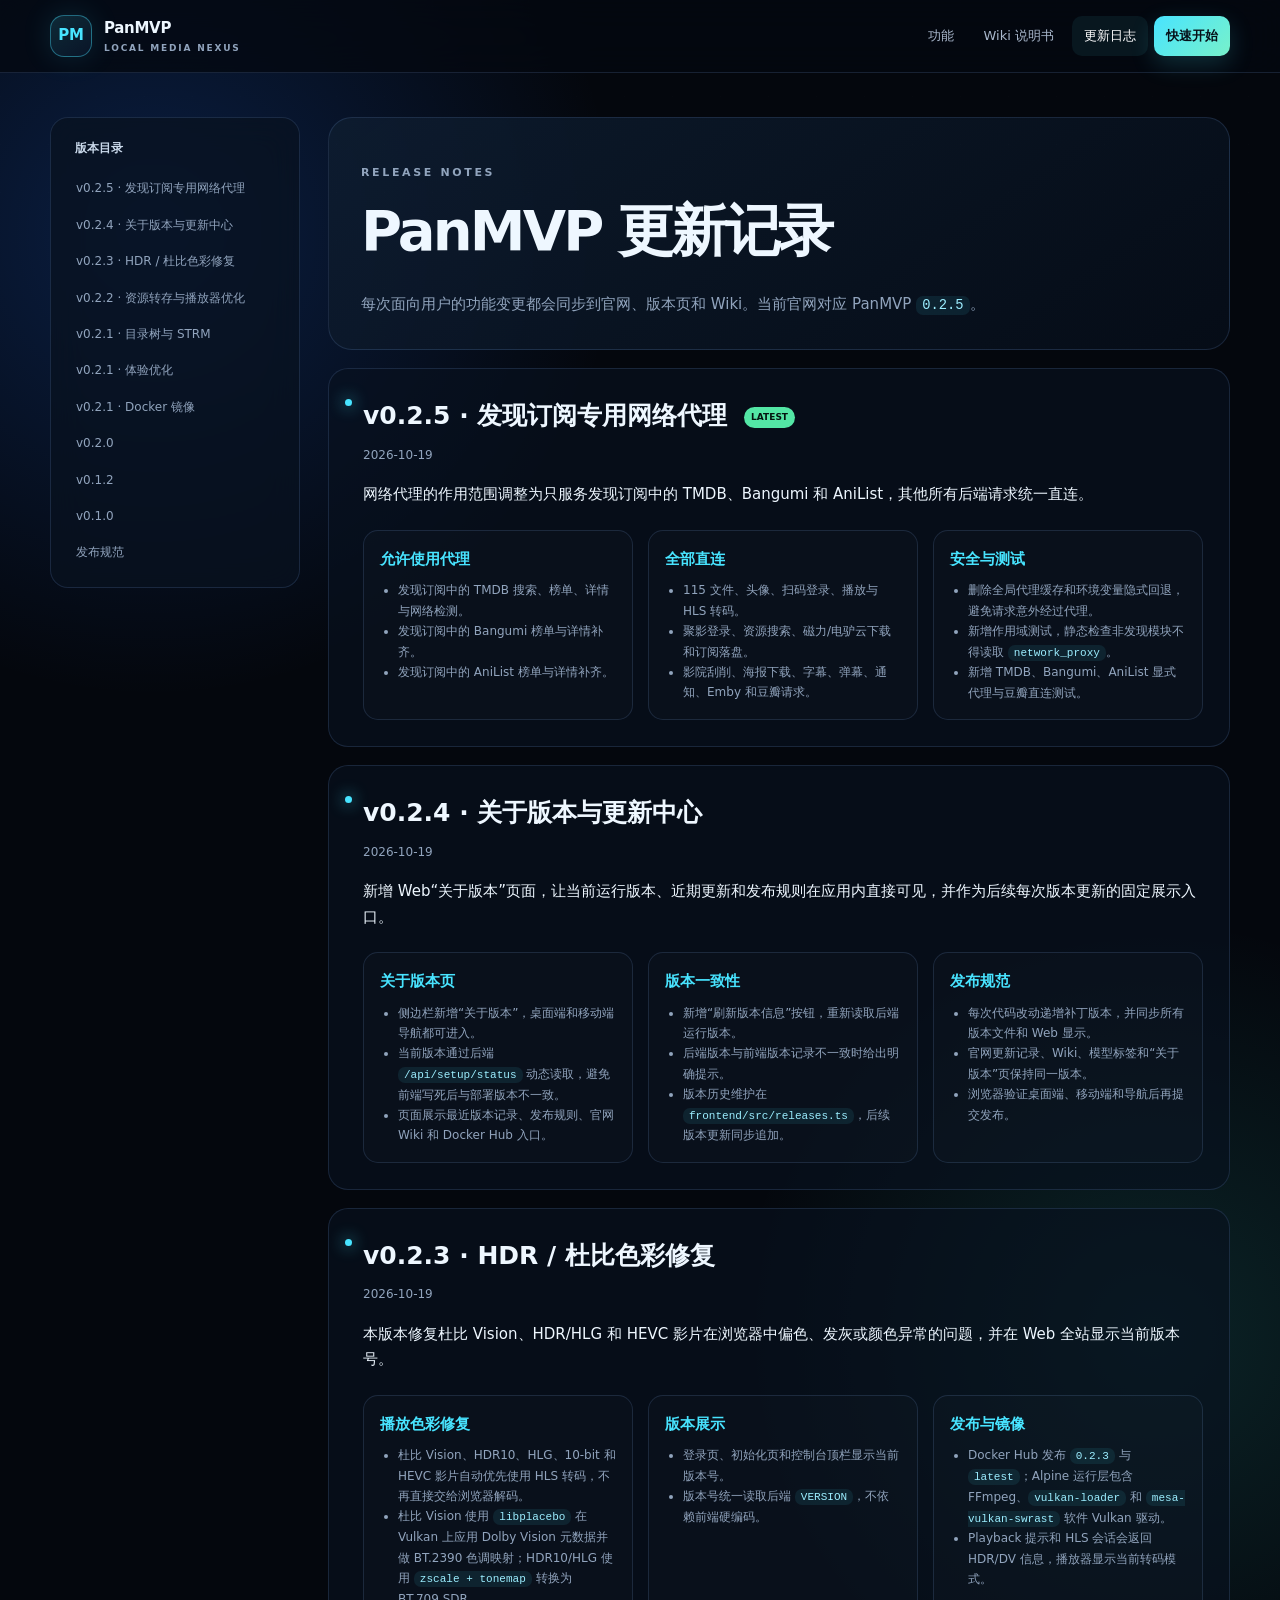
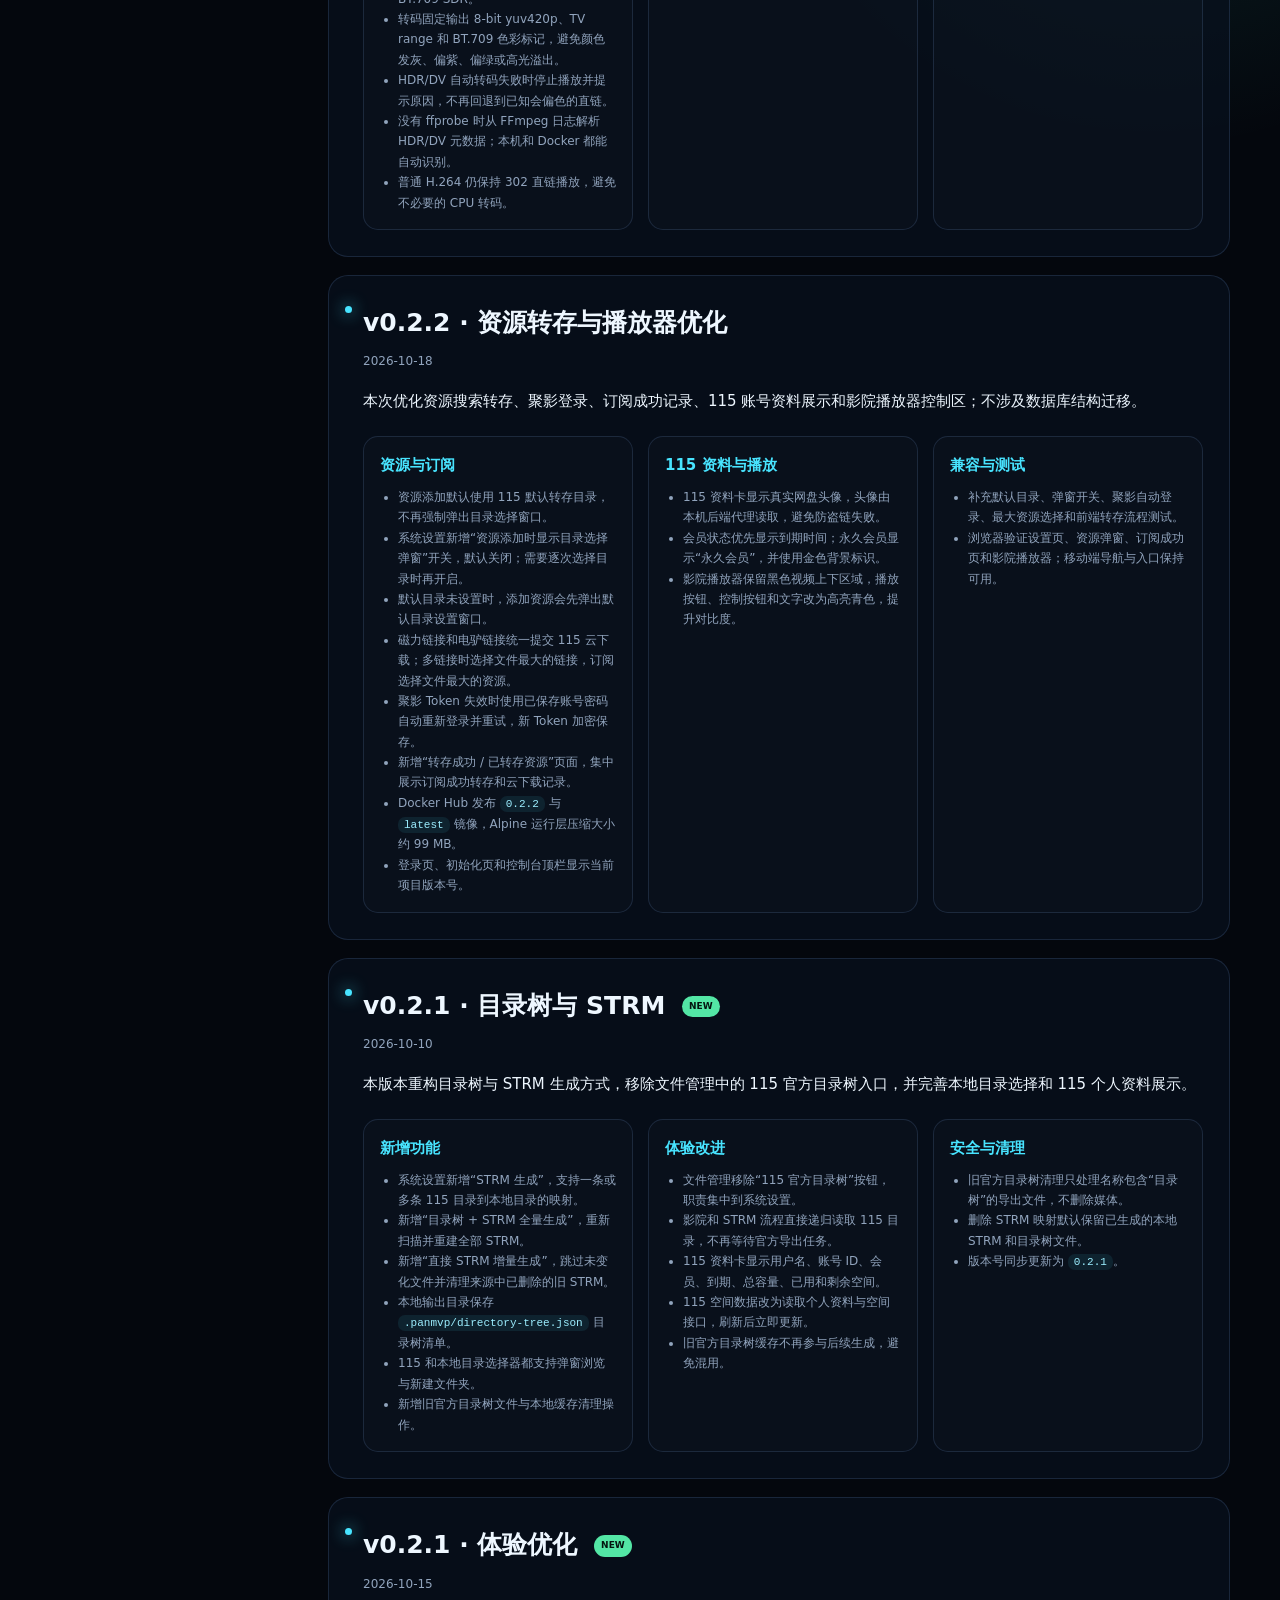
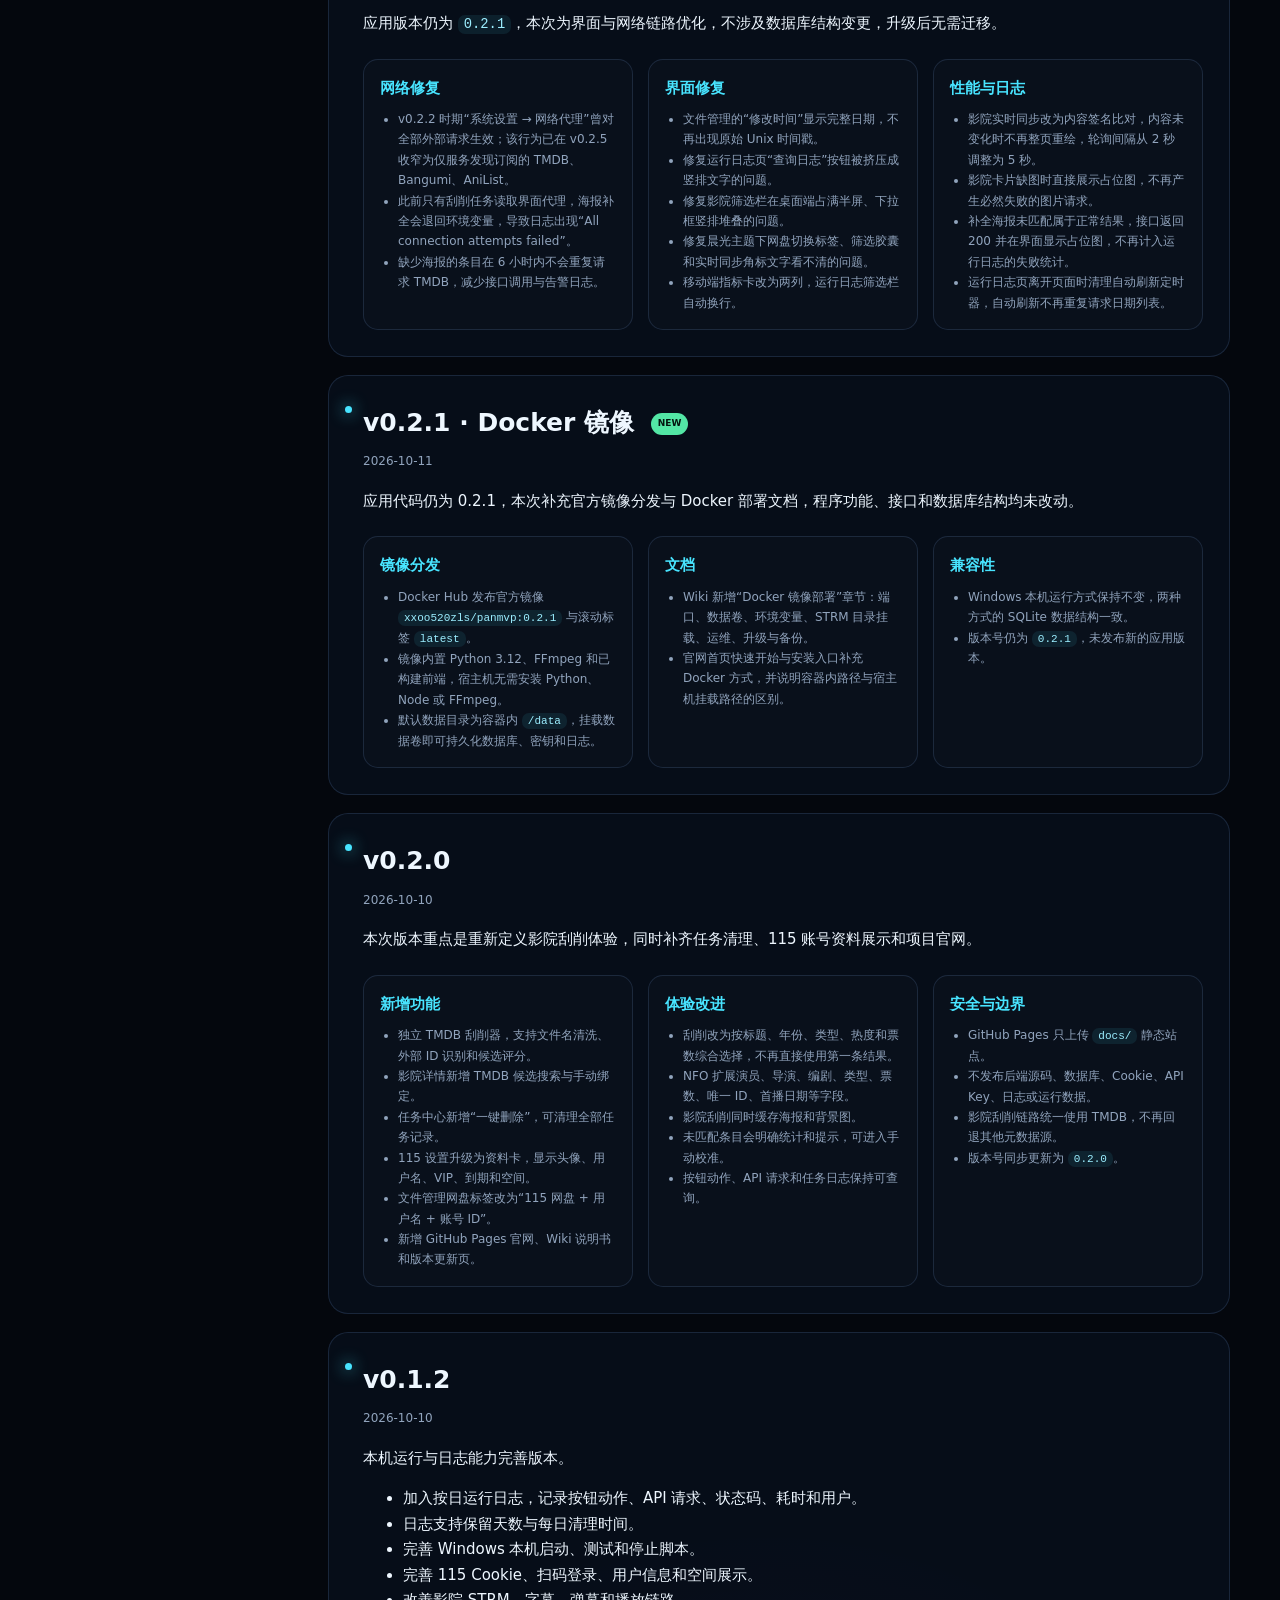
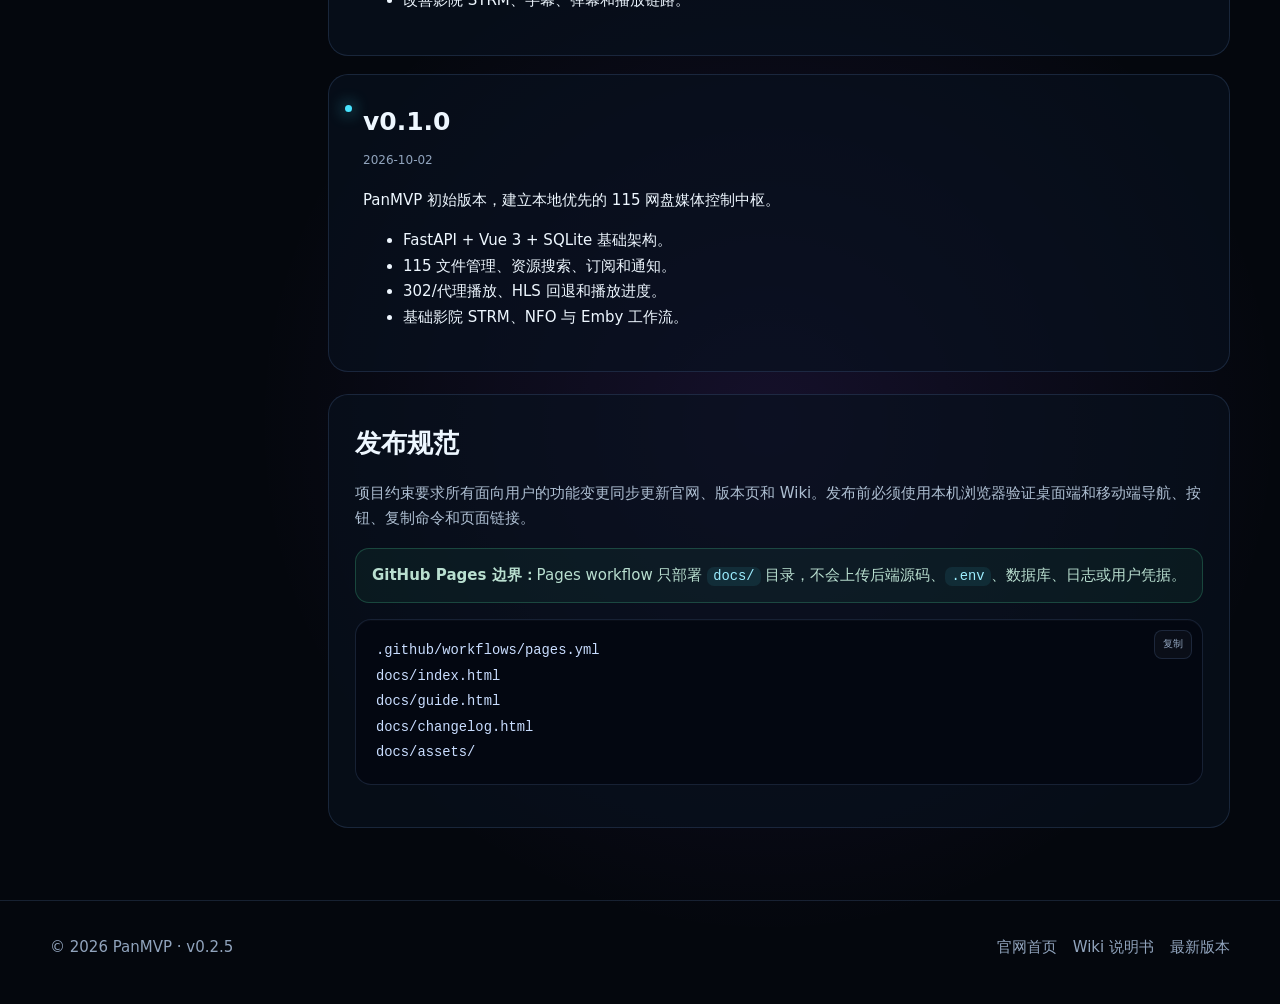
==== commit 28bef98b: "docs: 同步官网内容 v0.2.5" ====
--- a/changelog.html
+++ b/changelog.html
@@ -4,7 +4,7 @@
   <meta charset="utf-8" />
   <meta name="viewport" content="width=device-width, initial-scale=1" />
   <meta name="theme-color" content="#04070d" />
-  <meta name="description" content="PanMVP 版本更新记录，当前版本 0.2.4，包含关于版本页、杜比/HDR 色调映射、聚影自动登录、订阅成功记录和播放器高对比控制区。" />
+  <meta name="description" content="PanMVP 版本更新记录，当前版本 0.2.5，包含发现订阅专用网络代理、关于版本页、杜比/HDR 色调映射和订阅成功记录。" />
   <title>版本更新 · PanMVP</title>
   <link rel="icon" href="data:image/svg+xml,<svg xmlns=%22http://www.w3.org/2000/svg%22 viewBox=%220 0 64 64%22><rect width=%2264%22 height=%2264%22 rx=%2218%22 fill=%22%2307101c%22/><path d=%22M16 42V22h7l9 12 9-12h7v20h-7V32l-9 12-9-12v10z%22 fill=%22%2348e4ff%22/></svg>" />
   <link rel="stylesheet" href="./assets/styles.css" />
@@ -26,6 +26,7 @@
   <main class="container doc-layout">
     <aside class="doc-sidebar">
       <strong>版本目录</strong>
+      <a href="#v025-proxy">v0.2.5 · 发现订阅专用网络代理</a>
       <a href="#v024-about">v0.2.4 · 关于版本与更新中心</a>
       <a href="#v023-hdr">v0.2.3 · HDR / 杜比色彩修复</a>
       <a href="#v022-resource">v0.2.2 · 资源转存与播放器优化</a>
@@ -42,11 +43,43 @@
       <section class="doc-hero">
         <p class="eyebrow">RELEASE NOTES</p>
         <h1>PanMVP 更新记录</h1>
-        <p>每次面向用户的功能变更都会同步到官网、版本页和 Wiki。当前官网对应 PanMVP <code>0.2.4</code>。</p>
+        <p>每次面向用户的功能变更都会同步到官网、版本页和 Wiki。当前官网对应 PanMVP <code>0.2.5</code>。</p>
+      </section>
+
+      <section class="release" id="v025-proxy">
+        <h2>v0.2.5 · 发现订阅专用网络代理 <span class="tag-new">LATEST</span></h2>
+        <time datetime="2026-10-19">2026-10-19</time>
+        <p>网络代理的作用范围调整为只服务发现订阅中的 TMDB、Bangumi 和 AniList，其他所有后端请求统一直连。</p>
+        <div class="release-grid">
+          <div>
+            <strong>允许使用代理</strong>
+            <ul>
+              <li>发现订阅中的 TMDB 搜索、榜单、详情与网络检测。</li>
+              <li>发现订阅中的 Bangumi 榜单与详情补齐。</li>
+              <li>发现订阅中的 AniList 榜单与详情补齐。</li>
+            </ul>
+          </div>
+          <div>
+            <strong>全部直连</strong>
+            <ul>
+              <li>115 文件、头像、扫码登录、播放与 HLS 转码。</li>
+              <li>聚影登录、资源搜索、磁力/电驴云下载和订阅落盘。</li>
+              <li>影院刮削、海报下载、字幕、弹幕、通知、Emby 和豆瓣请求。</li>
+            </ul>
+          </div>
+          <div>
+            <strong>安全与测试</strong>
+            <ul>
+              <li>删除全局代理缓存和环境变量隐式回退，避免请求意外经过代理。</li>
+              <li>新增作用域测试，静态检查非发现模块不得读取 <code>network_proxy</code>。</li>
+              <li>新增 TMDB、Bangumi、AniList 显式代理与豆瓣直连测试。</li>
+            </ul>
+          </div>
+        </div>
       </section>
 
       <section class="release" id="v024-about">
-        <h2>v0.2.4 · 关于版本与更新中心 <span class="tag-new">LATEST</span></h2>
+        <h2>v0.2.4 · 关于版本与更新中心</h2>
         <time datetime="2026-10-19">2026-10-19</time>
         <p>新增 Web“关于版本”页面，让当前运行版本、近期更新和发布规则在应用内直接可见，并作为后续每次版本更新的固定展示入口。</p>
         <div class="release-grid">
@@ -63,7 +96,7 @@
             <ul>
               <li>新增“刷新版本信息”按钮，重新读取后端运行版本。</li>
               <li>后端版本与前端版本记录不一致时给出明确提示。</li>
-              <li>版本历史维护在 <code>frontend/src/data/releases.ts</code>，后续版本更新同步追加。</li>
+              <li>版本历史维护在 <code>frontend/src/releases.ts</code>，后续版本更新同步追加。</li>
             </ul>
           </div>
           <div>
@@ -191,7 +224,7 @@
           <div>
             <strong>网络修复</strong>
             <ul>
-              <li>“系统设置 → 网络代理”现在对全部外部请求生效，包括影院海报下载、TMDB、豆瓣、Bangumi、Emby、聚影和通知推送。</li>
+              <li>v0.2.2 时期“系统设置 → 网络代理”曾对全部外部请求生效；该行为已在 v0.2.5 收窄为仅服务发现订阅的 TMDB、Bangumi、AniList。</li>
               <li>此前只有刮削任务读取界面代理，海报补全会退回环境变量，导致日志出现“All connection attempts failed”。</li>
               <li>缺少海报的条目在 6 小时内不会重复请求 TMDB，减少接口调用与告警日志。</li>
             </ul>
@@ -326,7 +359,7 @@
 
   <footer class="site-footer">
     <div class="container footer-inner">
-      <div>© <span data-year></span> PanMVP · v0.2.4</div>
+      <div>© <span data-year></span> PanMVP · v0.2.5</div>
       <div class="footer-links"><a href="./index.html">官网首页</a><a href="./guide.html">Wiki 说明书</a><a href="#v024-about">最新版本</a></div>
     </div>
   </footer>
